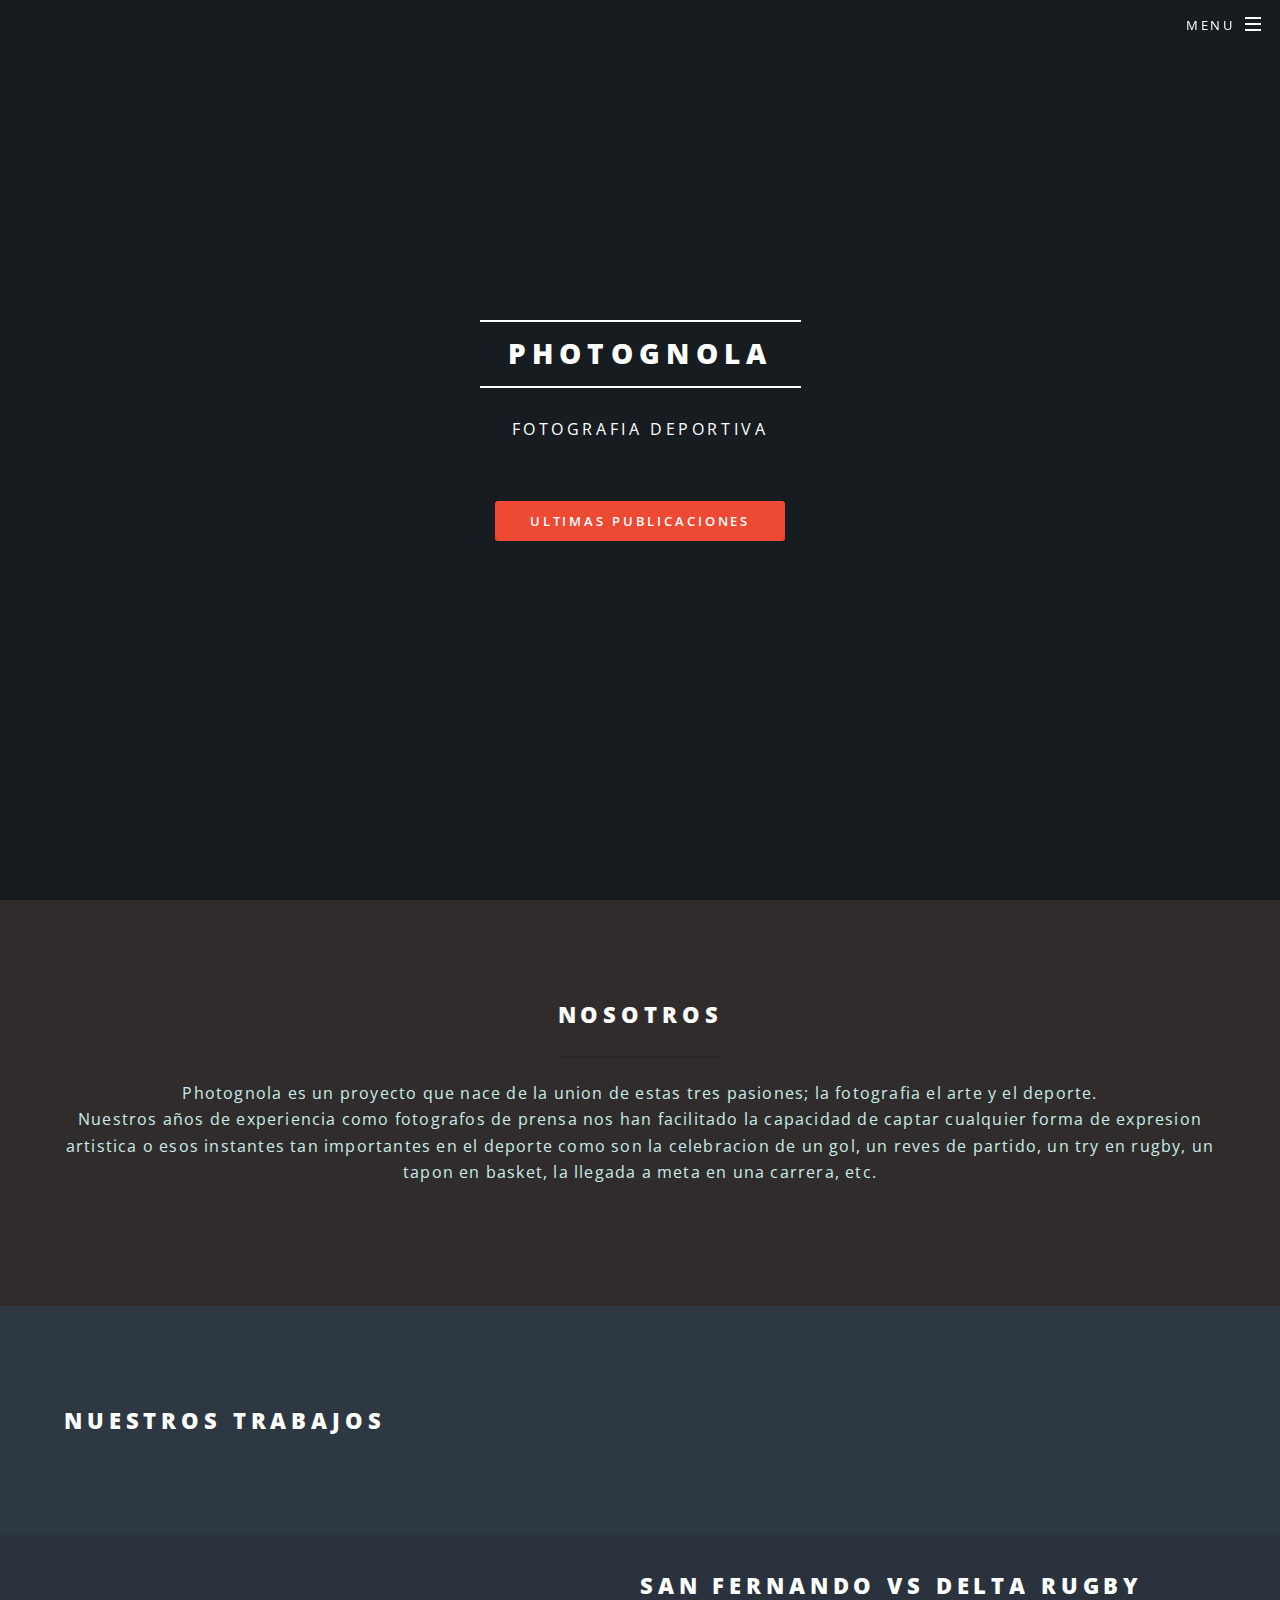
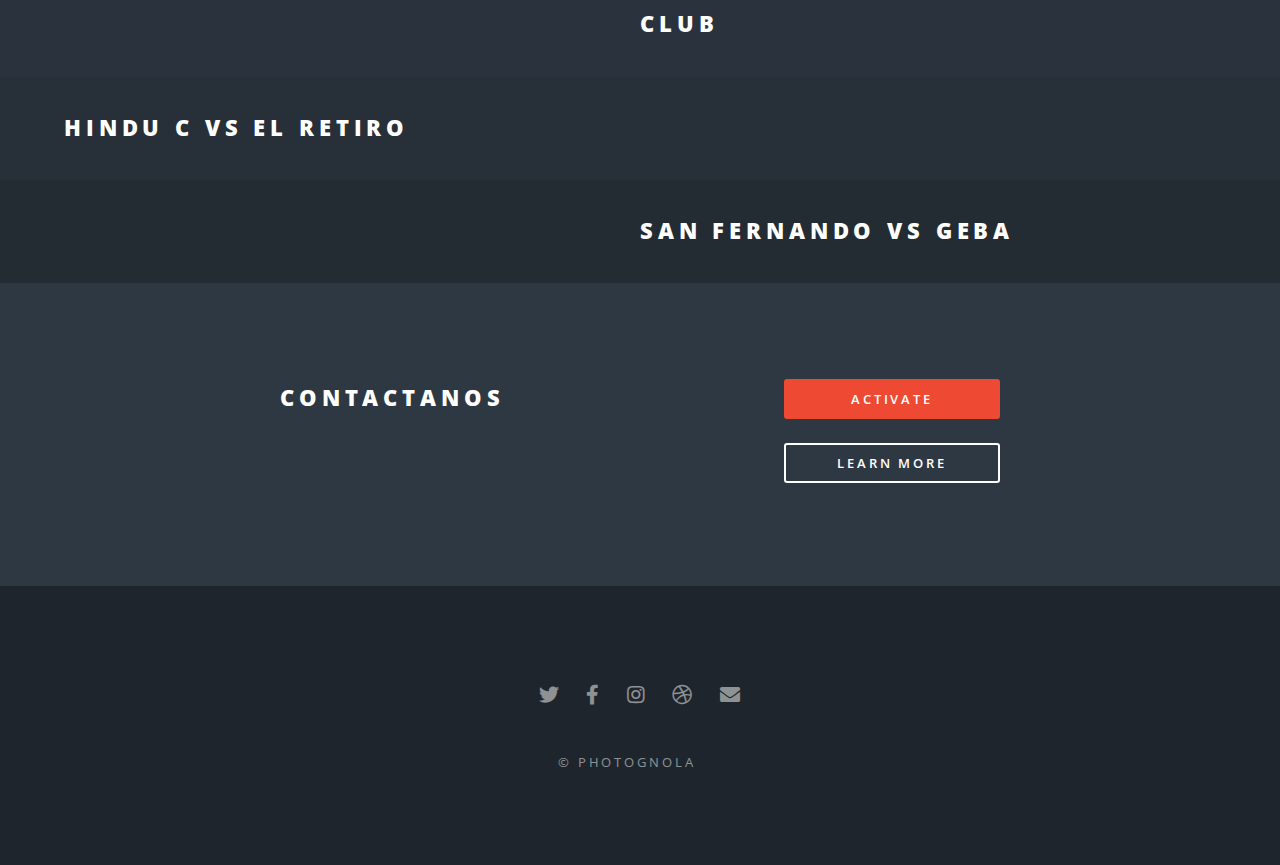
==== index.html @ 14a70243 "." ====
<!DOCTYPE HTML>
<!--
	Spectral by HTML5 UP
	html5up.net | @ajlkn
	Free for personal and commercial use under the CCA 3.0 license (html5up.net/license)
-->
<html>
	<head>
		<title>Photognola</title>
		<meta charset="utf-8" />
		<meta name="viewport" content="width=device-width, initial-scale=1, user-scalable=no" />
		<link rel="stylesheet" href="assets/css/main.css" />
		<noscript><link rel="stylesheet" href="assets/css/noscript.css" /></noscript>
	</head>
	<body class="landing is-preload">

		<!-- Page Wrapper -->
			<div id="page-wrapper">

				<!-- Header -->
					<header id="header" class="alt">
						<h1><a href="index.html">Photognola</a></h1>
						<nav id="nav">
							<ul>
								<li class="special">
									<a href="#menu" class="menuToggle"><span>Menu</span></a>
									<div id="menu">
										<ul>
											<li><a href="index.html">Inicio</a></li>
											<li><a href="ultimaspublis.html">Ultimas publicaciones</a></li>
											<li><a href="contacto.html">Contacto</a></li>
											<li><a href="Sobremi.html">Sobre mi</a></li>
											<li><a href="#">Sign Up</a></li>
											<li><a href="#">Log In</a></li>
										</ul>
									</div>
								</li>
							</ul>
						</nav>
					</header>

				<!-- Banner -->
					<section id="banner">
						<div class="inner">
							<h2>Photognola</h2>
							<p>Fotografia deportiva<br />
							<br />
							</a></p>
							<ul class="actions special">
								<li><a href="#" class="button primary">Ultimas publicaciones</a></li>
							</ul>
						</div>
						
					</section>

				<!-- One -->
					<section id="one" class="wrapper style1 special">
						<div class="inner">
							<header class="major">
								<h2>Nosotros<br/></h2>
								<p>Photognola es un proyecto que nace de la union de estas tres pasiones; la fotografia el arte y el deporte.<br />
								Nuestros años de experiencia como fotografos de prensa nos han 
								facilitado la capacidad de captar cualquier forma de expresion 
								artistica o esos instantes tan importantes en el deporte como 
								son la celebracion de un gol, un reves de partido, un try en 
								rugby, un tapon en basket, la llegada a meta en una carrera, etc.</p>
							</header>
						</div>
					</section>
					<!-- Three -->
					<section id="three" class="wrapper style4">
						<div class="inner">
							<header>
								<h2>Nuestros trabajos</h2>
								<p></p>
							</header>
						</div>
					</section>



				<!-- Two -->
					<section id="two" class="wrapper alt style2">
						<section class="spotlight">
							<div class="image"><img src="images/pic01.jpg" alt="" /></div><div class="content">
								<h2>San fernando vs Delta rugby club<br />
								</h2>
								<p>
									
								</p>
							</div>
						</section>
						<section class="spotlight">
							<div class="image"><img src="images/pic02.jpg" alt="" /></div><div class="content">
								<h2>Hindu c vs El retiro <br />
								</h2>
								<p></p>
							</div>
						</section>
						<section class="spotlight">
							<div class="image"><img src="images/pic03.jpg" alt="" /></div><div class="content">
								<h2>San fernando vs GEBA<br />
								</h2>
								<p></p>
							</div>
						</section>
					</section>

				<!-- Three -->
					
				<!-- CTA -->
					<section id="cta" class="wrapper style4">
						<div class="inner">
							<header>
								<h2>Contactanos</h2>
								
							</header>
							<ul class="actions stacked">
								<li><a href="#" class="button fit primary">Activate</a></li>
								<li><a href="#" class="button fit">Learn More</a></li>
							</ul>
						</div>
					</section>

				<!-- Footer -->
					<footer id="footer">
						<ul class="icons">
							<li><a href="#" class="icon brands fa-twitter"><span class="label">Twitter</span></a></li>
							<li><a href="#" class="icon brands fa-facebook-f"><span class="label">Facebook</span></a></li>
							<li><a href="#" class="icon brands fa-instagram"><span class="label">Instagram</span></a></li>
							<li><a href="#" class="icon brands fa-dribbble"><span class="label">Dribbble</span></a></li>
							<li><a href="#" class="icon solid fa-envelope"><span class="label">Email</span></a></li>
						</ul>
						<ul class="copyright">
							<li>&copy; Photognola</li><li></a></li>
						</ul>
					</footer>

			</div>

		<!-- Scripts -->
			<script src="assets/js/jquery.min.js"></script>
			<script src="assets/js/jquery.scrollex.min.js"></script>
			<script src="assets/js/jquery.scrolly.min.js"></script>
			<script src="assets/js/browser.min.js"></script>
			<script src="assets/js/breakpoints.min.js"></script>
			<script src="assets/js/util.js"></script>
			<script src="assets/js/main.js"></script>

	</body>
</html>
---- assets/css/main.css ----
@import url(fontawesome-all.min.css);
@import url("https://fonts.googleapis.com/css?family=Open+Sans:400,400italic,600,600italic,800,800italic");

/*
	Spectral by HTML5 UP
	html5up.net | @ajlkn
	Free for personal and commercial use under the CCA 3.0 license (html5up.net/license)
*/

html, body, div, span, applet, object,
iframe, h1, h2, h3, h4, h5, h6, p, blockquote,
pre, a, abbr, acronym, address, big, cite,
code, del, dfn, em, img, ins, kbd, q, s, samp,
small, strike, strong, sub, sup, tt, var, b,
u, i, center, dl, dt, dd, ol, ul, li, fieldset,
form, label, legend, table, caption, tbody,
tfoot, thead, tr, th, td, article, aside,
canvas, details, embed, figure, figcaption,
footer, header, hgroup, menu, nav, output, ruby,
section, summary, time, mark, audio, video {
	margin: 0;
	padding: 0;
	border: 0;
	font-size: 100%;
	font: inherit;
	vertical-align: baseline;}

article, aside, details, figcaption, figure,
footer, header, hgroup, menu, nav, section {
	display: block;}

body {
	line-height: 1;
}

ol, ul {
	list-style: none;
}

blockquote, q {
	quotes: none;
}

	blockquote:before, blockquote:after, q:before, q:after {
		content: '';
		content: none;
	}

table {
	border-collapse: collapse;
	border-spacing: 0;
}

body {
	-webkit-text-size-adjust: none;
}

mark {
	background-color: transparent;
	color: inherit;
}

input::-moz-focus-inner {
	border: 0;
	padding: 0;
}

input, select, textarea {
	-moz-appearance: none;
	-webkit-appearance: none;
	-ms-appearance: none;
	appearance: none;
}

/* Basic */

	@-ms-viewport {
		width: device-width;
	}

	html {
		box-sizing: border-box;
	}

	*, *:before, *:after {
		box-sizing: inherit;
	}

	body {
		background: #2e3842;
	}

		body.is-preload *, body.is-preload *:before, body.is-preload *:after {
			-moz-animation: none !important;
			-webkit-animation: none !important;
			-ms-animation: none !important;
			animation: none !important;
			-moz-transition: none !important;
			-webkit-transition: none !important;
			-ms-transition: none !important;
			transition: none !important;
		}

	body, input, select, textarea {
		color: #fff;
		font-family: "Open Sans", Helvetica, sans-serif;
		font-size: 15pt;
		font-weight: 400;
		letter-spacing: 0.075em;
		line-height: 1.65em;
	}

		@media screen and (max-width: 1680px) {

			body, input, select, textarea {
				font-size: 13pt;
			}

		}

		@media screen and (max-width: 1280px) {

			body, input, select, textarea {
				font-size: 12pt;
			}

		}

		@media screen and (max-width: 736px) {

			body, input, select, textarea {
				font-size: 11pt;
				letter-spacing: 0.0375em;
			}

		}

	a {
		-moz-transition: color 0.2s ease, border-bottom-color 0.2s ease;
		-webkit-transition: color 0.2s ease, border-bottom-color 0.2s ease;
		-ms-transition: color 0.2s ease, border-bottom-color 0.2s ease;
		transition: color 0.2s ease, border-bottom-color 0.2s ease;
		border-bottom: dotted 1px;
		color: inherit;
		text-decoration: none;
	}

		a:hover {
			border-bottom-color: transparent;
		}

	strong, b {
		color: #fff;
		font-weight: 600;
	}

	em, i {
		font-style: italic;
	}

	p {
		margin: 0 0 2em 0;
	}

	h1, h2, h3, h4, h5, h6 {
		color: #fff;
		font-weight: 800;
		letter-spacing: 0.225em;
		line-height: 1em;
		margin: 0 0 1em 0;
		text-transform: uppercase;
	}

		h1 a, h2 a, h3 a, h4 a, h5 a, h6 a {
			color: inherit;
			text-decoration: none;
		}

	h2 {
		font-size: 1.35em;
		line-height: 1.75em;
	}

		@media screen and (max-width: 736px) {

			h2 {
				font-size: 1.1em;
				line-height: 1.65em;
			}

		}

	h3 {
		font-size: 1.15em;
		line-height: 1.75em;
	}

		@media screen and (max-width: 736px) {

			h3 {
				font-size: 1em;
				line-height: 1.65em;
			}

		}

	h4 {
		font-size: 1em;
		line-height: 1.5em;
	}

	h5 {
		font-size: 0.8em;
		line-height: 1.5em;
	}

	h6 {
		font-size: 0.7em;
		line-height: 1.5em;
	}

	sub {
		font-size: 0.8em;
		position: relative;
		top: 0.5em;
	}

	sup {
		font-size: 0.8em;
		position: relative;
		top: -0.5em;
	}

	hr {
		border: 0;
		border-bottom: solid 2px #fff;
		margin: 3em 0;
	}

		hr.major {
			margin: 4.5em 0;
		}

	blockquote {
		border-left: solid 4px #fff;
		font-style: italic;
		margin: 0 0 2em 0;
		padding: 0.5em 0 0.5em 2em;
	}

	code {
		background: rgba(144, 144, 144, 0.25);
		border-radius: 3px;
		font-family: "Courier New", monospace;
		font-size: 0.9em;
		letter-spacing: 0;
		margin: 0 0.25em;
		padding: 0.25em 0.65em;
	}

	pre {
		-webkit-overflow-scrolling: touch;
		font-family: "Courier New", monospace;
		font-size: 0.9em;
		margin: 0 0 2em 0;
	}

		pre code {
			display: block;
			line-height: 1.75em;
			padding: 1em 1.5em;
			overflow-x: auto;
		}

	.align-left {
		text-align: left;
	}

	.align-center {
		text-align: center;
	}

	.align-right {
		text-align: right;
	}

/* Row */

	.row {
		display: flex;
		flex-wrap: wrap;
		box-sizing: border-box;
		align-items: stretch;
	}

		.row > * {
			box-sizing: border-box;
		}

		.row.gtr-uniform > * > :last-child {
			margin-bottom: 0;
		}

		.row.aln-left {
			justify-content: flex-start;
		}

		.row.aln-center {
			justify-content: center;
		}

		.row.aln-right {
			justify-content: flex-end;
		}

		.row.aln-top {
			align-items: flex-start;
		}

		.row.aln-middle {
			align-items: center;
		}

		.row.aln-bottom {
			align-items: flex-end;
		}

		.row > .imp {
			order: -1;
		}

		.row > .col-1 {
			width: 8.33333%;
		}

		.row > .off-1 {
			margin-left: 8.33333%;
		}

		.row > .col-2 {
			width: 16.66667%;
		}

		.row > .off-2 {
			margin-left: 16.66667%;
		}

		.row > .col-3 {
			width: 25%;
		}

		.row > .off-3 {
			margin-left: 25%;
		}

		.row > .col-4 {
			width: 33.33333%;
		}

		.row > .off-4 {
			margin-left: 33.33333%;
		}

		.row > .col-5 {
			width: 41.66667%;
		}

		.row > .off-5 {
			margin-left: 41.66667%;
		}

		.row > .col-6 {
			width: 50%;
		}

		.row > .off-6 {
			margin-left: 50%;
		}

		.row > .col-7 {
			width: 58.33333%;
		}

		.row > .off-7 {
			margin-left: 58.33333%;
		}

		.row > .col-8 {
			width: 66.66667%;
		}

		.row > .off-8 {
			margin-left: 66.66667%;
		}

		.row > .col-9 {
			width: 75%;
		}

		.row > .off-9 {
			margin-left: 75%;
		}

		.row > .col-10 {
			width: 83.33333%;
		}

		.row > .off-10 {
			margin-left: 83.33333%;
		}

		.row > .col-11 {
			width: 91.66667%;
		}

		.row > .off-11 {
			margin-left: 91.66667%;
		}

		.row > .col-12 {
			width: 100%;
		}

		.row > .off-12 {
			margin-left: 100%;
		}

		.row.gtr-0 {
			margin-top: 0;
			margin-left: 0em;
		}

			.row.gtr-0 > * {
				padding: 0 0 0 0em;
			}

			.row.gtr-0.gtr-uniform {
				margin-top: 0em;
			}

				.row.gtr-0.gtr-uniform > * {
					padding-top: 0em;
				}

		.row.gtr-25 {
			margin-top: 0;
			margin-left: -0.375em;
		}

			.row.gtr-25 > * {
				padding: 0 0 0 0.375em;
			}

			.row.gtr-25.gtr-uniform {
				margin-top: -0.375em;
			}

				.row.gtr-25.gtr-uniform > * {
					padding-top: 0.375em;
				}

		.row.gtr-50 {
			margin-top: 0;
			margin-left: -0.75em;
		}

			.row.gtr-50 > * {
				padding: 0 0 0 0.75em;
			}

			.row.gtr-50.gtr-uniform {
				margin-top: -0.75em;
			}

				.row.gtr-50.gtr-uniform > * {
					padding-top: 0.75em;
				}

		.row {
			margin-top: 0;
			margin-left: -1.5em;
		}

			.row > * {
				padding: 0 0 0 1.5em;
			}

			.row.gtr-uniform {
				margin-top: -1.5em;
			}

				.row.gtr-uniform > * {
					padding-top: 1.5em;
				}

		.row.gtr-150 {
			margin-top: 0;
			margin-left: -2.25em;
		}

			.row.gtr-150 > * {
				padding: 0 0 0 2.25em;
			}

			.row.gtr-150.gtr-uniform {
				margin-top: -2.25em;
			}

				.row.gtr-150.gtr-uniform > * {
					padding-top: 2.25em;
				}

		.row.gtr-200 {
			margin-top: 0;
			margin-left: -3em;
		}

			.row.gtr-200 > * {
				padding: 0 0 0 3em;
			}

			.row.gtr-200.gtr-uniform {
				margin-top: -3em;
			}

				.row.gtr-200.gtr-uniform > * {
					padding-top: 3em;
				}

		@media screen and (max-width: 1680px) {

			.row {
				display: flex;
				flex-wrap: wrap;
				box-sizing: border-box;
				align-items: stretch;
			}

				.row > * {
					box-sizing: border-box;
				}

				.row.gtr-uniform > * > :last-child {
					margin-bottom: 0;
				}

				.row.aln-left {
					justify-content: flex-start;
				}

				.row.aln-center {
					justify-content: center;
				}

				.row.aln-right {
					justify-content: flex-end;
				}

				.row.aln-top {
					align-items: flex-start;
				}

				.row.aln-middle {
					align-items: center;
				}

				.row.aln-bottom {
					align-items: flex-end;
				}

				.row > .imp-xlarge {
					order: -1;
				}

				.row > .col-1-xlarge {
					width: 8.33333%;
				}

				.row > .off-1-xlarge {
					margin-left: 8.33333%;
				}

				.row > .col-2-xlarge {
					width: 16.66667%;
				}

				.row > .off-2-xlarge {
					margin-left: 16.66667%;
				}

				.row > .col-3-xlarge {
					width: 25%;
				}

				.row > .off-3-xlarge {
					margin-left: 25%;
				}

				.row > .col-4-xlarge {
					width: 33.33333%;
				}

				.row > .off-4-xlarge {
					margin-left: 33.33333%;
				}

				.row > .col-5-xlarge {
					width: 41.66667%;
				}

				.row > .off-5-xlarge {
					margin-left: 41.66667%;
				}

				.row > .col-6-xlarge {
					width: 50%;
				}

				.row > .off-6-xlarge {
					margin-left: 50%;
				}

				.row > .col-7-xlarge {
					width: 58.33333%;
				}

				.row > .off-7-xlarge {
					margin-left: 58.33333%;
				}

				.row > .col-8-xlarge {
					width: 66.66667%;
				}

				.row > .off-8-xlarge {
					margin-left: 66.66667%;
				}

				.row > .col-9-xlarge {
					width: 75%;
				}

				.row > .off-9-xlarge {
					margin-left: 75%;
				}

				.row > .col-10-xlarge {
					width: 83.33333%;
				}

				.row > .off-10-xlarge {
					margin-left: 83.33333%;
				}

				.row > .col-11-xlarge {
					width: 91.66667%;
				}

				.row > .off-11-xlarge {
					margin-left: 91.66667%;
				}

				.row > .col-12-xlarge {
					width: 100%;
				}

				.row > .off-12-xlarge {
					margin-left: 100%;
				}

				.row.gtr-0 {
					margin-top: 0;
					margin-left: 0em;
				}

					.row.gtr-0 > * {
						padding: 0 0 0 0em;
					}

					.row.gtr-0.gtr-uniform {
						margin-top: 0em;
					}

						.row.gtr-0.gtr-uniform > * {
							padding-top: 0em;
						}

				.row.gtr-25 {
					margin-top: 0;
					margin-left: -0.375em;
				}

					.row.gtr-25 > * {
						padding: 0 0 0 0.375em;
					}

					.row.gtr-25.gtr-uniform {
						margin-top: -0.375em;
					}

						.row.gtr-25.gtr-uniform > * {
							padding-top: 0.375em;
						}

				.row.gtr-50 {
					margin-top: 0;
					margin-left: -0.75em;
				}

					.row.gtr-50 > * {
						padding: 0 0 0 0.75em;
					}

					.row.gtr-50.gtr-uniform {
						margin-top: -0.75em;
					}

						.row.gtr-50.gtr-uniform > * {
							padding-top: 0.75em;
						}

				.row {
					margin-top: 0;
					margin-left: -1.5em;
				}

					.row > * {
						padding: 0 0 0 1.5em;
					}

					.row.gtr-uniform {
						margin-top: -1.5em;
					}

						.row.gtr-uniform > * {
							padding-top: 1.5em;
						}

				.row.gtr-150 {
					margin-top: 0;
					margin-left: -2.25em;
				}

					.row.gtr-150 > * {
						padding: 0 0 0 2.25em;
					}

					.row.gtr-150.gtr-uniform {
						margin-top: -2.25em;
					}

						.row.gtr-150.gtr-uniform > * {
							padding-top: 2.25em;
						}

				.row.gtr-200 {
					margin-top: 0;
					margin-left: -3em;
				}

					.row.gtr-200 > * {
						padding: 0 0 0 3em;
					}

					.row.gtr-200.gtr-uniform {
						margin-top: -3em;
					}

						.row.gtr-200.gtr-uniform > * {
							padding-top: 3em;
						}

		}

		@media screen and (max-width: 1280px) {

			.row {
				display: flex;
				flex-wrap: wrap;
				box-sizing: border-box;
				align-items: stretch;
			}

				.row > * {
					box-sizing: border-box;
				}

				.row.gtr-uniform > * > :last-child {
					margin-bottom: 0;
				}

				.row.aln-left {
					justify-content: flex-start;
				}

				.row.aln-center {
					justify-content: center;
				}

				.row.aln-right {
					justify-content: flex-end;
				}

				.row.aln-top {
					align-items: flex-start;
				}

				.row.aln-middle {
					align-items: center;
				}

				.row.aln-bottom {
					align-items: flex-end;
				}

				.row > .imp-large {
					order: -1;
				}

				.row > .col-1-large {
					width: 8.33333%;
				}

				.row > .off-1-large {
					margin-left: 8.33333%;
				}

				.row > .col-2-large {
					width: 16.66667%;
				}

				.row > .off-2-large {
					margin-left: 16.66667%;
				}

				.row > .col-3-large {
					width: 25%;
				}

				.row > .off-3-large {
					margin-left: 25%;
				}

				.row > .col-4-large {
					width: 33.33333%;
				}

				.row > .off-4-large {
					margin-left: 33.33333%;
				}

				.row > .col-5-large {
					width: 41.66667%;
				}

				.row > .off-5-large {
					margin-left: 41.66667%;
				}

				.row > .col-6-large {
					width: 50%;
				}

				.row > .off-6-large {
					margin-left: 50%;
				}

				.row > .col-7-large {
					width: 58.33333%;
				}

				.row > .off-7-large {
					margin-left: 58.33333%;
				}

				.row > .col-8-large {
					width: 66.66667%;
				}

				.row > .off-8-large {
					margin-left: 66.66667%;
				}

				.row > .col-9-large {
					width: 75%;
				}

				.row > .off-9-large {
					margin-left: 75%;
				}

				.row > .col-10-large {
					width: 83.33333%;
				}

				.row > .off-10-large {
					margin-left: 83.33333%;
				}

				.row > .col-11-large {
					width: 91.66667%;
				}

				.row > .off-11-large {
					margin-left: 91.66667%;
				}

				.row > .col-12-large {
					width: 100%;
				}

				.row > .off-12-large {
					margin-left: 100%;
				}

				.row.gtr-0 {
					margin-top: 0;
					margin-left: 0em;
				}

					.row.gtr-0 > * {
						padding: 0 0 0 0em;
					}

					.row.gtr-0.gtr-uniform {
						margin-top: 0em;
					}

						.row.gtr-0.gtr-uniform > * {
							padding-top: 0em;
						}

				.row.gtr-25 {
					margin-top: 0;
					margin-left: -0.375em;
				}

					.row.gtr-25 > * {
						padding: 0 0 0 0.375em;
					}

					.row.gtr-25.gtr-uniform {
						margin-top: -0.375em;
					}

						.row.gtr-25.gtr-uniform > * {
							padding-top: 0.375em;
						}

				.row.gtr-50 {
					margin-top: 0;
					margin-left: -0.75em;
				}

					.row.gtr-50 > * {
						padding: 0 0 0 0.75em;
					}

					.row.gtr-50.gtr-uniform {
						margin-top: -0.75em;
					}

						.row.gtr-50.gtr-uniform > * {
							padding-top: 0.75em;
						}

				.row {
					margin-top: 0;
					margin-left: -1.5em;
				}

					.row > * {
						padding: 0 0 0 1.5em;
					}

					.row.gtr-uniform {
						margin-top: -1.5em;
					}

						.row.gtr-uniform > * {
							padding-top: 1.5em;
						}

				.row.gtr-150 {
					margin-top: 0;
					margin-left: -2.25em;
				}

					.row.gtr-150 > * {
						padding: 0 0 0 2.25em;
					}

					.row.gtr-150.gtr-uniform {
						margin-top: -2.25em;
					}

						.row.gtr-150.gtr-uniform > * {
							padding-top: 2.25em;
						}

				.row.gtr-200 {
					margin-top: 0;
					margin-left: -3em;
				}

					.row.gtr-200 > * {
						padding: 0 0 0 3em;
					}

					.row.gtr-200.gtr-uniform {
						margin-top: -3em;
					}

						.row.gtr-200.gtr-uniform > * {
							padding-top: 3em;
						}

		}

		@media screen and (max-width: 980px) {

			.row {
				display: flex;
				flex-wrap: wrap;
				box-sizing: border-box;
				align-items: stretch;
			}

				.row > * {
					box-sizing: border-box;
				}

				.row.gtr-uniform > * > :last-child {
					margin-bottom: 0;
				}

				.row.aln-left {
					justify-content: flex-start;
				}

				.row.aln-center {
					justify-content: center;
				}

				.row.aln-right {
					justify-content: flex-end;
				}

				.row.aln-top {
					align-items: flex-start;
				}

				.row.aln-middle {
					align-items: center;
				}

				.row.aln-bottom {
					align-items: flex-end;
				}

				.row > .imp-medium {
					order: -1;
				}

				.row > .col-1-medium {
					width: 8.33333%;
				}

				.row > .off-1-medium {
					margin-left: 8.33333%;
				}

				.row > .col-2-medium {
					width: 16.66667%;
				}

				.row > .off-2-medium {
					margin-left: 16.66667%;
				}

				.row > .col-3-medium {
					width: 25%;
				}

				.row > .off-3-medium {
					margin-left: 25%;
				}

				.row > .col-4-medium {
					width: 33.33333%;
				}

				.row > .off-4-medium {
					margin-left: 33.33333%;
				}

				.row > .col-5-medium {
					width: 41.66667%;
				}

				.row > .off-5-medium {
					margin-left: 41.66667%;
				}

				.row > .col-6-medium {
					width: 50%;
				}

				.row > .off-6-medium {
					margin-left: 50%;
				}

				.row > .col-7-medium {
					width: 58.33333%;
				}

				.row > .off-7-medium {
					margin-left: 58.33333%;
				}

				.row > .col-8-medium {
					width: 66.66667%;
				}

				.row > .off-8-medium {
					margin-left: 66.66667%;
				}

				.row > .col-9-medium {
					width: 75%;
				}

				.row > .off-9-medium {
					margin-left: 75%;
				}

				.row > .col-10-medium {
					width: 83.33333%;
				}

				.row > .off-10-medium {
					margin-left: 83.33333%;
				}

				.row > .col-11-medium {
					width: 91.66667%;
				}

				.row > .off-11-medium {
					margin-left: 91.66667%;
				}

				.row > .col-12-medium {
					width: 100%;
				}

				.row > .off-12-medium {
					margin-left: 100%;
				}

				.row.gtr-0 {
					margin-top: 0;
					margin-left: 0em;
				}

					.row.gtr-0 > * {
						padding: 0 0 0 0em;
					}

					.row.gtr-0.gtr-uniform {
						margin-top: 0em;
					}

						.row.gtr-0.gtr-uniform > * {
							padding-top: 0em;
						}

				.row.gtr-25 {
					margin-top: 0;
					margin-left: -0.375em;
				}

					.row.gtr-25 > * {
						padding: 0 0 0 0.375em;
					}

					.row.gtr-25.gtr-uniform {
						margin-top: -0.375em;
					}

						.row.gtr-25.gtr-uniform > * {
							padding-top: 0.375em;
						}

				.row.gtr-50 {
					margin-top: 0;
					margin-left: -0.75em;
				}

					.row.gtr-50 > * {
						padding: 0 0 0 0.75em;
					}

					.row.gtr-50.gtr-uniform {
						margin-top: -0.75em;
					}

						.row.gtr-50.gtr-uniform > * {
							padding-top: 0.75em;
						}

				.row {
					margin-top: 0;
					margin-left: -1.5em;
				}

					.row > * {
						padding: 0 0 0 1.5em;
					}

					.row.gtr-uniform {
						margin-top: -1.5em;
					}

						.row.gtr-uniform > * {
							padding-top: 1.5em;
						}

				.row.gtr-150 {
					margin-top: 0;
					margin-left: -2.25em;
				}

					.row.gtr-150 > * {
						padding: 0 0 0 2.25em;
					}

					.row.gtr-150.gtr-uniform {
						margin-top: -2.25em;
					}

						.row.gtr-150.gtr-uniform > * {
							padding-top: 2.25em;
						}

				.row.gtr-200 {
					margin-top: 0;
					margin-left: -3em;
				}

					.row.gtr-200 > * {
						padding: 0 0 0 3em;
					}

					.row.gtr-200.gtr-uniform {
						margin-top: -3em;
					}

						.row.gtr-200.gtr-uniform > * {
							padding-top: 3em;
						}

		}

		@media screen and (max-width: 736px) {

			.row {
				display: flex;
				flex-wrap: wrap;
				box-sizing: border-box;
				align-items: stretch;
			}

				.row > * {
					box-sizing: border-box;
				}

				.row.gtr-uniform > * > :last-child {
					margin-bottom: 0;
				}

				.row.aln-left {
					justify-content: flex-start;
				}

				.row.aln-center {
					justify-content: center;
				}

				.row.aln-right {
					justify-content: flex-end;
				}

				.row.aln-top {
					align-items: flex-start;
				}

				.row.aln-middle {
					align-items: center;
				}

				.row.aln-bottom {
					align-items: flex-end;
				}

				.row > .imp-small {
					order: -1;
				}

				.row > .col-1-small {
					width: 8.33333%;
				}

				.row > .off-1-small {
					margin-left: 8.33333%;
				}

				.row > .col-2-small {
					width: 16.66667%;
				}

				.row > .off-2-small {
					margin-left: 16.66667%;
				}

				.row > .col-3-small {
					width: 25%;
				}

				.row > .off-3-small {
					margin-left: 25%;
				}

				.row > .col-4-small {
					width: 33.33333%;
				}

				.row > .off-4-small {
					margin-left: 33.33333%;
				}

				.row > .col-5-small {
					width: 41.66667%;
				}

				.row > .off-5-small {
					margin-left: 41.66667%;
				}

				.row > .col-6-small {
					width: 50%;
				}

				.row > .off-6-small {
					margin-left: 50%;
				}

				.row > .col-7-small {
					width: 58.33333%;
				}

				.row > .off-7-small {
					margin-left: 58.33333%;
				}

				.row > .col-8-small {
					width: 66.66667%;
				}

				.row > .off-8-small {
					margin-left: 66.66667%;
				}

				.row > .col-9-small {
					width: 75%;
				}

				.row > .off-9-small {
					margin-left: 75%;
				}

				.row > .col-10-small {
					width: 83.33333%;
				}

				.row > .off-10-small {
					margin-left: 83.33333%;
				}

				.row > .col-11-small {
					width: 91.66667%;
				}

				.row > .off-11-small {
					margin-left: 91.66667%;
				}

				.row > .col-12-small {
					width: 100%;
				}

				.row > .off-12-small {
					margin-left: 100%;
				}

				.row.gtr-0 {
					margin-top: 0;
					margin-left: 0em;
				}

					.row.gtr-0 > * {
						padding: 0 0 0 0em;
					}

					.row.gtr-0.gtr-uniform {
						margin-top: 0em;
					}

						.row.gtr-0.gtr-uniform > * {
							padding-top: 0em;
						}

				.row.gtr-25 {
					margin-top: 0;
					margin-left: -0.375em;
				}

					.row.gtr-25 > * {
						padding: 0 0 0 0.375em;
					}

					.row.gtr-25.gtr-uniform {
						margin-top: -0.375em;
					}

						.row.gtr-25.gtr-uniform > * {
							padding-top: 0.375em;
						}

				.row.gtr-50 {
					margin-top: 0;
					margin-left: -0.75em;
				}

					.row.gtr-50 > * {
						padding: 0 0 0 0.75em;
					}

					.row.gtr-50.gtr-uniform {
						margin-top: -0.75em;
					}

						.row.gtr-50.gtr-uniform > * {
							padding-top: 0.75em;
						}

				.row {
					margin-top: 0;
					margin-left: -1.5em;
				}

					.row > * {
						padding: 0 0 0 1.5em;
					}

					.row.gtr-uniform {
						margin-top: -1.5em;
					}

						.row.gtr-uniform > * {
							padding-top: 1.5em;
						}

				.row.gtr-150 {
					margin-top: 0;
					margin-left: -2.25em;
				}

					.row.gtr-150 > * {
						padding: 0 0 0 2.25em;
					}

					.row.gtr-150.gtr-uniform {
						margin-top: -2.25em;
					}

						.row.gtr-150.gtr-uniform > * {
							padding-top: 2.25em;
						}

				.row.gtr-200 {
					margin-top: 0;
					margin-left: -3em;
				}

					.row.gtr-200 > * {
						padding: 0 0 0 3em;
					}

					.row.gtr-200.gtr-uniform {
						margin-top: -3em;
					}

						.row.gtr-200.gtr-uniform > * {
							padding-top: 3em;
						}

		}

		@media screen and (max-width: 480px) {

			.row {
				display: flex;
				flex-wrap: wrap;
				box-sizing: border-box;
				align-items: stretch;
			}

				.row > * {
					box-sizing: border-box;
				}

				.row.gtr-uniform > * > :last-child {
					margin-bottom: 0;
				}

				.row.aln-left {
					justify-content: flex-start;
				}

				.row.aln-center {
					justify-content: center;
				}

				.row.aln-right {
					justify-content: flex-end;
				}

				.row.aln-top {
					align-items: flex-start;
				}

				.row.aln-middle {
					align-items: center;
				}

				.row.aln-bottom {
					align-items: flex-end;
				}

				.row > .imp-xsmall {
					order: -1;
				}

				.row > .col-1-xsmall {
					width: 8.33333%;
				}

				.row > .off-1-xsmall {
					margin-left: 8.33333%;
				}

				.row > .col-2-xsmall {
					width: 16.66667%;
				}

				.row > .off-2-xsmall {
					margin-left: 16.66667%;
				}

				.row > .col-3-xsmall {
					width: 25%;
				}

				.row > .off-3-xsmall {
					margin-left: 25%;
				}

				.row > .col-4-xsmall {
					width: 33.33333%;
				}

				.row > .off-4-xsmall {
					margin-left: 33.33333%;
				}

				.row > .col-5-xsmall {
					width: 41.66667%;
				}

				.row > .off-5-xsmall {
					margin-left: 41.66667%;
				}

				.row > .col-6-xsmall {
					width: 50%;
				}

				.row > .off-6-xsmall {
					margin-left: 50%;
				}

				.row > .col-7-xsmall {
					width: 58.33333%;
				}

				.row > .off-7-xsmall {
					margin-left: 58.33333%;
				}

				.row > .col-8-xsmall {
					width: 66.66667%;
				}

				.row > .off-8-xsmall {
					margin-left: 66.66667%;
				}

				.row > .col-9-xsmall {
					width: 75%;
				}

				.row > .off-9-xsmall {
					margin-left: 75%;
				}

				.row > .col-10-xsmall {
					width: 83.33333%;
				}

				.row > .off-10-xsmall {
					margin-left: 83.33333%;
				}

				.row > .col-11-xsmall {
					width: 91.66667%;
				}

				.row > .off-11-xsmall {
					margin-left: 91.66667%;
				}

				.row > .col-12-xsmall {
					width: 100%;
				}

				.row > .off-12-xsmall {
					margin-left: 100%;
				}

				.row.gtr-0 {
					margin-top: 0;
					margin-left: 0em;
				}

					.row.gtr-0 > * {
						padding: 0 0 0 0em;
					}

					.row.gtr-0.gtr-uniform {
						margin-top: 0em;
					}

						.row.gtr-0.gtr-uniform > * {
							padding-top: 0em;
						}

				.row.gtr-25 {
					margin-top: 0;
					margin-left: -0.375em;
				}

					.row.gtr-25 > * {
						padding: 0 0 0 0.375em;
					}

					.row.gtr-25.gtr-uniform {
						margin-top: -0.375em;
					}

						.row.gtr-25.gtr-uniform > * {
							padding-top: 0.375em;
						}

				.row.gtr-50 {
					margin-top: 0;
					margin-left: -0.75em;
				}

					.row.gtr-50 > * {
						padding: 0 0 0 0.75em;
					}

					.row.gtr-50.gtr-uniform {
						margin-top: -0.75em;
					}

						.row.gtr-50.gtr-uniform > * {
							padding-top: 0.75em;
						}

				.row {
					margin-top: 0;
					margin-left: -1.5em;
				}

					.row > * {
						padding: 0 0 0 1.5em;
					}

					.row.gtr-uniform {
						margin-top: -1.5em;
					}

						.row.gtr-uniform > * {
							padding-top: 1.5em;
						}

				.row.gtr-150 {
					margin-top: 0;
					margin-left: -2.25em;
				}

					.row.gtr-150 > * {
						padding: 0 0 0 2.25em;
					}

					.row.gtr-150.gtr-uniform {
						margin-top: -2.25em;
					}

						.row.gtr-150.gtr-uniform > * {
							padding-top: 2.25em;
						}

				.row.gtr-200 {
					margin-top: 0;
					margin-left: -3em;
				}

					.row.gtr-200 > * {
						padding: 0 0 0 3em;
					}

					.row.gtr-200.gtr-uniform {
						margin-top: -3em;
					}

						.row.gtr-200.gtr-uniform > * {
							padding-top: 3em;
						}

		}

/* Section/Article */

	section.special, article.special {
		text-align: center;
	}

	header p {
		color: rgba(255, 255, 255, 0.5);
		position: relative;
		top: -0.25em;
	}

	header h3 + p {
		font-size: 1.1em;
	}

	header h4 + p,
	header h5 + p,
	header h6 + p {
		font-size: 0.9em;
	}

	header.major {
		margin: 0 0 3.5em 0;
	}

		header.major h2, header.major h3, header.major h4, header.major h5, header.major h6 {
			border-bottom: solid 2px #fff;
			display: inline-block;
			padding-bottom: 1em;
			position: relative;
		}

			header.major h2:after, header.major h3:after, header.major h4:after, header.major h5:after, header.major h6:after {
				content: '';
				display: block;
				height: 1px;
			}

		header.major p {
			color: #fff;
			top: 0;
		}

		@media screen and (max-width: 736px) {

			header.major {
				margin: 0 0 2em 0;
			}

		}

	@media screen and (max-width: 980px) {

		header br {
			display: none;
		}

	}

/* Form */

	form {
		margin: 0 0 2em 0;
	}

	label {
		color: #fff;
		display: block;
		font-size: 0.9em;
		font-weight: 600;
		margin: 0 0 1em 0;
	}

	input[type="text"],
	input[type="password"],
	input[type="email"],
	select,
	textarea {
		-moz-appearance: none;
		-webkit-appearance: none;
		-ms-appearance: none;
		appearance: none;
		background-color: rgba(144, 144, 144, 0.25);
		border-radius: 3px;
		border: none;
		color: inherit;
		display: block;
		outline: 0;
		padding: 0 1em;
		text-decoration: none;
		width: 100%;
	}

		input[type="text"]:invalid,
		input[type="password"]:invalid,
		input[type="email"]:invalid,
		select:invalid,
		textarea:invalid {
			box-shadow: none;
		}

		input[type="text"]:focus,
		input[type="password"]:focus,
		input[type="email"]:focus,
		select:focus,
		textarea:focus {
			box-shadow: 0 0 0 2px #21b2a6;
		}

	select {
		background-size: 1.25em;
		background-repeat: no-repeat;
		background-position: calc(100% - 1em) center;
		height: 2.75em;
		padding-right: 2.75em;
		text-overflow: ellipsis;
	}

		select:focus::-ms-value {
			background-color: transparent;
		}

		select::-ms-expand {
			display: none;
		}

	input[type="text"],
	input[type="password"],
	input[type="email"],
	select {
		height: 2.75em;
	}

	textarea {
		padding: 0.75em 1em;
	}

	input[type="checkbox"],
	input[type="radio"] {
		-moz-appearance: none;
		-webkit-appearance: none;
		-ms-appearance: none;
		appearance: none;
		display: block;
		float: left;
		margin-right: -2em;
		opacity: 0;
		width: 1em;
		z-index: -1;
	}

		input[type="checkbox"] + label,
		input[type="radio"] + label {
			text-decoration: none;
			color: #fff;
			cursor: pointer;
			display: inline-block;
			font-size: 1em;
			font-weight: 400;
			padding-left: 2.4em;
			padding-right: 0.75em;
			position: relative;
		}

			input[type="checkbox"] + label:before,
			input[type="radio"] + label:before {
				-moz-osx-font-smoothing: grayscale;
				-webkit-font-smoothing: antialiased;
				display: inline-block;
				font-style: normal;
				font-variant: normal;
				text-rendering: auto;
				line-height: 1;
				text-transform: none !important;
				font-family: 'Font Awesome 5 Free';
				font-weight: 900;
			}

			input[type="checkbox"] + label:before,
			input[type="radio"] + label:before {
				background: rgba(144, 144, 144, 0.25);
				border-radius: 3px;
				content: '';
				display: inline-block;
				font-size: 0.8em;
				height: 2.0625em;
				left: 0;
				line-height: 2.0625em;
				position: absolute;
				text-align: center;
				top: 0;
				width: 2.0625em;
			}

		input[type="checkbox"]:checked + label:before,
		input[type="radio"]:checked + label:before {
			background: #2e3842;
			color: #fff;
			content: '\f00c';
		}

		input[type="checkbox"]:focus + label:before,
		input[type="radio"]:focus + label:before {
			box-shadow: 0 0 0 2px #21b2a6;
		}

	input[type="checkbox"] + label:before {
		border-radius: 3px;
	}

	input[type="radio"] + label:before {
		border-radius: 100%;
	}

	::-webkit-input-placeholder {
		color: rgba(255, 255, 255, 0.5) !important;
		opacity: 1.0;
	}

	:-moz-placeholder {
		color: rgba(255, 255, 255, 0.5) !important;
		opacity: 1.0;
	}

	::-moz-placeholder {
		color: rgba(255, 255, 255, 0.5) !important;
		opacity: 1.0;
	}

	:-ms-input-placeholder {
		color: rgba(255, 255, 255, 0.5) !important;
		opacity: 1.0;
	}

/* Box */

	.box {
		border-radius: 3px;
		border: solid 2px #fff;
		margin-bottom: 2em;
		padding: 1.5em;
	}

		.box > :last-child,
		.box > :last-child > :last-child,
		.box > :last-child > :last-child > :last-child {
			margin-bottom: 0;
		}

		.box.alt {
			border: 0;
			border-radius: 0;
			padding: 0;
		}

/* Icon */

	.icon {
		text-decoration: none;
		border-bottom: none;
		position: relative;
	}

		.icon:before {
			-moz-osx-font-smoothing: grayscale;
			-webkit-font-smoothing: antialiased;
			display: inline-block;
			font-style: normal;
			font-variant: normal;
			text-rendering: auto;
			line-height: 1;
			text-transform: none !important;
			font-family: 'Font Awesome 5 Free';
			font-weight: 400;
		}

		.icon > .label {
			display: none;
		}

		.icon:before {
			line-height: inherit;
		}

		.icon.solid:before {
			font-weight: 900;
		}

		.icon.brands:before {
			font-family: 'Font Awesome 5 Brands';
		}

		.icon.major {
			-moz-transform: rotate(-45deg);
			-webkit-transform: rotate(-45deg);
			-ms-transform: rotate(-45deg);
			transform: rotate(-45deg);
			border-radius: 3px;
			border: solid 2px #fff;
			display: inline-block;
			font-size: 1.35em;
			height: calc(3em + 2px);
			line-height: 3em;
			text-align: center;
			width: calc(3em + 2px);
		}

			.icon.major:before {
				-moz-transform: rotate(45deg);
				-webkit-transform: rotate(45deg);
				-ms-transform: rotate(45deg);
				transform: rotate(45deg);
				display: inline-block;
				font-size: 1.5em;
			}

			@media screen and (max-width: 736px) {

				.icon.major {
					font-size: 1em;
				}

			}

		.icon.style1 {
			color: #00ffcc;
		}

		.icon.style2 {
			color: #00f0ff;
		}

		.icon.style3 {
			color: #76ddff;
		}

/* Image */

	.image {
		border-radius: 3px;
		border: 0;
		display: inline-block;
		position: relative;
	}

		.image img {
			border-radius: 3px;
			display: block;
		}

		.image.left {
			float: left;
			margin: 0 2em 2em 0;
			top: 0.25em;
		}

		.image.right {
			float: right;
			margin: 0 0 2em 2em;
			top: 0.25em;
		}

		.image.left, .image.right {
			max-width: 40%;
		}

			.image.left img, .image.right img {
				width: 100%;
			}

		.image.fit {
			display: block;
			margin: 0 0 2em 0;
			width: 100%;
		}

			.image.fit img {
				width: 100%;
			}

/* List */

	ol {
		list-style: decimal;
		margin: 0 0 2em 0;
		padding-left: 1.25em;
	}

		ol li {
			padding-left: 0.25em;
		}

	ul {
		list-style: disc;
		margin: 0 0 2em 0;
		padding-left: 1em;
	}

		ul li {
			padding-left: 0.5em;
		}

		ul.alt {
			list-style: none;
			padding-left: 0;
		}

			ul.alt li {
				border-top: solid 1px #fff;
				padding: 0.5em 0;
			}

				ul.alt li:first-child {
					border-top: 0;
					padding-top: 0;
				}

	dl {
		margin: 0 0 2em 0;
	}

/* Actions */

	ul.actions {
		display: -moz-flex;
		display: -webkit-flex;
		display: -ms-flex;
		display: flex;
		cursor: default;
		list-style: none;
		margin-left: -1em;
		padding-left: 0;
	}

		ul.actions li {
			padding: 0 0 0 1em;
			vertical-align: middle;
		}

		ul.actions.special {
			-moz-justify-content: center;
			-webkit-justify-content: center;
			-ms-justify-content: center;
			justify-content: center;
			width: 100%;
			margin-left: 0;
		}

			ul.actions.special li:first-child {
				padding-left: 0;
			}

		ul.actions.stacked {
			-moz-flex-direction: column;
			-webkit-flex-direction: column;
			-ms-flex-direction: column;
			flex-direction: column;
			margin-left: 0;
		}

			ul.actions.stacked li {
				padding: 1em 0 0 0;
			}

				ul.actions.stacked li:first-child {
					padding-top: 0;
				}

		ul.actions.fit {
			width: calc(100% + 1em);
		}

			ul.actions.fit li {
				-moz-flex-grow: 1;
				-webkit-flex-grow: 1;
				-ms-flex-grow: 1;
				flex-grow: 1;
				-moz-flex-shrink: 1;
				-webkit-flex-shrink: 1;
				-ms-flex-shrink: 1;
				flex-shrink: 1;
				width: 100%;
			}

				ul.actions.fit li > * {
					width: 100%;
				}

			ul.actions.fit.stacked {
				width: 100%;
			}

		@media screen and (max-width: 480px) {

			ul.actions:not(.fixed) {
				-moz-flex-direction: column;
				-webkit-flex-direction: column;
				-ms-flex-direction: column;
				flex-direction: column;
				margin-left: 0;
				width: 100% !important;
			}

				ul.actions:not(.fixed) li {
					-moz-flex-grow: 1;
					-webkit-flex-grow: 1;
					-ms-flex-grow: 1;
					flex-grow: 1;
					-moz-flex-shrink: 1;
					-webkit-flex-shrink: 1;
					-ms-flex-shrink: 1;
					flex-shrink: 1;
					padding: 1em 0 0 0;
					text-align: center;
					width: 100%;
				}

					ul.actions:not(.fixed) li > * {
						width: 100%;
					}

					ul.actions:not(.fixed) li:first-child {
						padding-top: 0;
					}

					ul.actions:not(.fixed) li input[type="submit"],
					ul.actions:not(.fixed) li input[type="reset"],
					ul.actions:not(.fixed) li input[type="button"],
					ul.actions:not(.fixed) li button,
					ul.actions:not(.fixed) li .button {
						width: 100%;
					}

						ul.actions:not(.fixed) li input[type="submit"].icon:before,
						ul.actions:not(.fixed) li input[type="reset"].icon:before,
						ul.actions:not(.fixed) li input[type="button"].icon:before,
						ul.actions:not(.fixed) li button.icon:before,
						ul.actions:not(.fixed) li .button.icon:before {
							margin-left: -0.5em;
						}

		}

/* Icons */

	ul.icons {
		cursor: default;
		list-style: none;
		padding-left: 0;
	}

		ul.icons li {
			display: inline-block;
			padding: 0 1em 0 0;
		}

			ul.icons li:last-child {
				padding-right: 0 !important;
			}

		ul.icons.major {
			padding: 1em 0;
		}

			ul.icons.major li {
				padding-right: 3.5em;
			}

				@media screen and (max-width: 736px) {

					ul.icons.major li {
						padding: 0 1em !important;
					}

				}

/* Table */

	.table-wrapper {
		-webkit-overflow-scrolling: touch;
		overflow-x: auto;
	}

	table {
		margin: 0 0 2em 0;
		width: 100%;
	}

		table tbody tr {
			border: solid 1px #fff;
			border-left: 0;
			border-right: 0;
		}

			table tbody tr:nth-child(2n + 1) {
				background-color: rgba(144, 144, 144, 0.25);
			}

		table td {
			padding: 0.75em 0.75em;
		}

		table th {
			color: #fff;
			font-size: 0.9em;
			font-weight: 600;
			padding: 0 0.75em 0.75em 0.75em;
			text-align: left;
		}

		table thead {
			border-bottom: solid 2px #fff;
		}

		table tfoot {
			border-top: solid 2px #fff;
		}

		table.alt {
			border-collapse: separate;
		}

			table.alt tbody tr td {
				border: solid 1px #fff;
				border-left-width: 0;
				border-top-width: 0;
			}

				table.alt tbody tr td:first-child {
					border-left-width: 1px;
				}

			table.alt tbody tr:first-child td {
				border-top-width: 1px;
			}

			table.alt thead {
				border-bottom: 0;
			}

			table.alt tfoot {
				border-top: 0;
			}

/* Button */

	input[type="submit"],
	input[type="reset"],
	input[type="button"],
	button,
	.button {
		-moz-appearance: none;
		-webkit-appearance: none;
		-ms-appearance: none;
		appearance: none;
		-moz-transition: background-color 0.2s ease-in-out, color 0.2s ease-in-out;
		-webkit-transition: background-color 0.2s ease-in-out, color 0.2s ease-in-out;
		-ms-transition: background-color 0.2s ease-in-out, color 0.2s ease-in-out;
		transition: background-color 0.2s ease-in-out, color 0.2s ease-in-out;
		background-color: transparent;
		border-radius: 3px;
		border: 0;
		box-shadow: inset 0 0 0 2px #fff;
		color: #fff;
		cursor: pointer;
		display: inline-block;
		font-size: 0.8em;
		font-weight: 600;
		height: 3.125em;
		letter-spacing: 0.225em;
		line-height: 3.125em;
		max-width: 30em;
		padding: 0 2.75em;
		text-align: center;
		text-decoration: none;
		text-transform: uppercase;
		white-space: nowrap;
		overflow: hidden;
		text-overflow: ellipsis;
	}

		input[type="submit"]:hover,
		input[type="reset"]:hover,
		input[type="button"]:hover,
		button:hover,
		.button:hover {
			background-color: rgba(144, 144, 144, 0.25);
		}

		input[type="submit"]:active,
		input[type="reset"]:active,
		input[type="button"]:active,
		button:active,
		.button:active {
			background-color: rgba(144, 144, 144, 0.5);
		}

		input[type="submit"].icon:before,
		input[type="reset"].icon:before,
		input[type="button"].icon:before,
		button.icon:before,
		.button.icon:before {
			margin-right: 0.5em;
		}

		input[type="submit"].fit,
		input[type="reset"].fit,
		input[type="button"].fit,
		button.fit,
		.button.fit {
			width: 100%;
		}

		input[type="submit"].small,
		input[type="reset"].small,
		input[type="button"].small,
		button.small,
		.button.small {
			font-size: 0.8em;
		}

		input[type="submit"].large,
		input[type="reset"].large,
		input[type="button"].large,
		button.large,
		.button.large {
			font-size: 1.35em;
		}

		input[type="submit"].primary,
		input[type="reset"].primary,
		input[type="button"].primary,
		button.primary,
		.button.primary {
			background-color: #ed4933;
			box-shadow: none !important;
			color: #ffffff !important;
		}

			input[type="submit"].primary:hover,
			input[type="reset"].primary:hover,
			input[type="button"].primary:hover,
			button.primary:hover,
			.button.primary:hover {
				background-color: #ef5e4a !important;
			}

			input[type="submit"].primary:active,
			input[type="reset"].primary:active,
			input[type="button"].primary:active,
			button.primary:active,
			.button.primary:active {
				background-color: #eb341c !important;
			}

		input[type="submit"].disabled, input[type="submit"]:disabled,
		input[type="reset"].disabled,
		input[type="reset"]:disabled,
		input[type="button"].disabled,
		input[type="button"]:disabled,
		button.disabled,
		button:disabled,
		.button.disabled,
		.button:disabled {
			pointer-events: none;
			opacity: 0.25;
		}

		@media screen and (max-width: 736px) {

			input[type="submit"],
			input[type="reset"],
			input[type="button"],
			button,
			.button {
				height: 3.75em;
				line-height: 3.75em;
			}

		}

/* Features */

	.features {
		display: -moz-flex;
		display: -webkit-flex;
		display: -ms-flex;
		display: flex;
		-moz-flex-wrap: wrap;
		-webkit-flex-wrap: wrap;
		-ms-flex-wrap: wrap;
		flex-wrap: wrap;
		-moz-justify-content: center;
		-webkit-justify-content: center;
		-ms-justify-content: center;
		justify-content: center;
		list-style: none;
		padding: 0;
		width: 100%;
	}

		.features li {
			padding: 4em 4em 2em 6em ;
			display: block;
			position: relative;
			text-align: left;
			width: 50%;
		}

			.features li:nth-child(1) {
				background-color: rgba(0, 0, 0, 0.035);
			}

			.features li:nth-child(2) {
				background-color: rgba(0, 0, 0, 0.07);
			}

			.features li:nth-child(3) {
				background-color: rgba(0, 0, 0, 0.105);
			}

			.features li:nth-child(4) {
				background-color: rgba(0, 0, 0, 0.14);
			}

			.features li:nth-child(5) {
				background-color: rgba(0, 0, 0, 0.175);
			}

			.features li:nth-child(6) {
				background-color: rgba(0, 0, 0, 0.21);
			}

			.features li:nth-child(7) {
				background-color: rgba(0, 0, 0, 0.245);
			}

			.features li:nth-child(8) {
				background-color: rgba(0, 0, 0, 0.28);
			}

			.features li:nth-child(9) {
				background-color: rgba(0, 0, 0, 0.315);
			}

			.features li:nth-child(10) {
				background-color: rgba(0, 0, 0, 0.35);
			}

			.features li:before {
				display: block;
				color: #00ffcc;
				position: absolute;
				left: 1.75em;
				top: 2.75em;
				font-size: 1.5em;
			}

			.features li:nth-child(1) {
				border-top-left-radius: 3px;
			}

			.features li:nth-child(2) {
				border-top-right-radius: 3px;
			}

			.features li:nth-last-child(1) {
				border-bottom-right-radius: 3px;
			}

			.features li:nth-last-child(2) {
				border-bottom-left-radius: 3px;
			}

			@media screen and (max-width: 980px) {

				.features li {
					padding: 3em 2em 1em 2em ;
					text-align: center;
				}

					.features li:before {
						left: 0;
						margin: 0 0 1em 0;
						position: relative;
						top: 0;
					}

			}

			@media screen and (max-width: 736px) {

				.features li {
					padding: 3em 0 1em 0 ;
					background-color: transparent !important;
					border-top: solid 2px #fff;
					width: 100%;
				}

					.features li:first-child {
						border-top: 0;
					}

			}

/* Spotlight */

	.spotlight {
		-moz-align-items: center;
		-webkit-align-items: center;
		-ms-align-items: center;
		align-items: center;
		display: -moz-flex;
		display: -webkit-flex;
		display: -ms-flex;
		display: flex;
	}

		.spotlight .image {
			-moz-order: 1;
			-webkit-order: 1;
			-ms-order: 1;
			order: 1;
			border-radius: 0;
			width: 40%;
		}

			.spotlight .image img {
				border-radius: 0;
				width: 100%;
			}

		.spotlight .content {
			padding: 2em 4em 0.1em 4em ;
			-moz-order: 2;
			-webkit-order: 2;
			-ms-order: 2;
			order: 2;
			max-width: 48em;
			width: 60%;
		}

		.spotlight:nth-child(2n) {
			-moz-flex-direction: row-reverse;
			-webkit-flex-direction: row-reverse;
			-ms-flex-direction: row-reverse;
			flex-direction: row-reverse;
		}

		.spotlight:nth-child(1) {
			background-color: rgba(0, 0, 0, 0.075);
		}

		.spotlight:nth-child(2) {
			background-color: rgba(0, 0, 0, 0.15);
		}

		.spotlight:nth-child(3) {
			background-color: rgba(0, 0, 0, 0.225);
		}

		.spotlight:nth-child(4) {
			background-color: rgba(0, 0, 0, 0.3);
		}

		.spotlight:nth-child(5) {
			background-color: rgba(0, 0, 0, 0.375);
		}

		.spotlight:nth-child(6) {
			background-color: rgba(0, 0, 0, 0.45);
		}

		.spotlight:nth-child(7) {
			background-color: rgba(0, 0, 0, 0.525);
		}

		.spotlight:nth-child(8) {
			background-color: rgba(0, 0, 0, 0.6);
		}

		.spotlight:nth-child(9) {
			background-color: rgba(0, 0, 0, 0.675);
		}

		.spotlight:nth-child(10) {
			background-color: rgba(0, 0, 0, 0.75);
		}

		@media screen and (max-width: 1280px) {

			.spotlight .image {
				width: 45%;
			}

			.spotlight .content {
				width: 55%;
			}

		}

		@media screen and (max-width: 980px) {

			.spotlight {
				display: block;
			}

				.spotlight br {
					display: none;
				}

				.spotlight .image {
					width: 100%;
				}

				.spotlight .content {
					padding: 4em 3em 2em 3em ;
					max-width: none;
					text-align: center;
					width: 100%;
				}

		}

		@media screen and (max-width: 736px) {

			.spotlight .content {
				padding: 3em 2em 1em 2em ;
			}

		}

/* Wrapper */

	.wrapper {
		padding: 6em 0 4em 0 ;
	}

		.wrapper > .inner {
			width: 60em;
			margin: 0 auto;
		}

			@media screen and (max-width: 1280px) {

				.wrapper > .inner {
					width: 90%;
				}

			}

			@media screen and (max-width: 980px) {

				.wrapper > .inner {
					width: 100%;
				}

			}

		.wrapper.alt {
			padding: 0;
		}

		.wrapper.style1 {
			background-color: #312c2c;
			color: #c8ece9;
		}

			.wrapper.style1 strong, .wrapper.style1 b {
				color: #ffffff;
			}

			.wrapper.style1 h2, .wrapper.style1 h3, .wrapper.style1 h4, .wrapper.style1 h5, .wrapper.style1 h6 {
				color: #ffffff;
			}

			.wrapper.style1 hr {
				border-color: rgba(0, 0, 0, 0.125);
			}

			.wrapper.style1 blockquote {
				border-color: rgba(0, 0, 0, 0.125);
			}

			.wrapper.style1 code {
				background: rgba(255, 255, 255, 0.075);
			}

			.wrapper.style1 header p {
				color: #a6e0db;
			}

			.wrapper.style1 header.major h2, .wrapper.style1 header.major h3, .wrapper.style1 header.major h4, .wrapper.style1 header.major h5, .wrapper.style1 header.major h6 {
				border-color: rgba(0, 0, 0, 0.125);
			}

			.wrapper.style1 header.major p {
				color: #c8ece9;
			}

			.wrapper.style1 label {
				color: #ffffff;
			}

			.wrapper.style1 input[type="text"],
			.wrapper.style1 input[type="password"],
			.wrapper.style1 input[type="email"],
			.wrapper.style1 select,
			.wrapper.style1 textarea {
				background-color: rgba(255, 255, 255, 0.075);
			}

			.wrapper.style1 select {
				background-image: url("data:image/svg+xml;charset=utf8,%3Csvg xmlns='http://www.w3.org/2000/svg' width='40' height='40' preserveAspectRatio='none' viewBox='0 0 40 40'%3E%3Cpath d='M9.4,12.3l10.4,10.4l10.4-10.4c0.2-0.2,0.5-0.4,0.9-0.4c0.3,0,0.6,0.1,0.9,0.4l3.3,3.3c0.2,0.2,0.4,0.5,0.4,0.9 c0,0.4-0.1,0.6-0.4,0.9L20.7,31.9c-0.2,0.2-0.5,0.4-0.9,0.4c-0.3,0-0.6-0.1-0.9-0.4L4.3,17.3c-0.2-0.2-0.4-0.5-0.4-0.9 c0-0.4,0.1-0.6,0.4-0.9l3.3-3.3c0.2-0.2,0.5-0.4,0.9-0.4S9.1,12.1,9.4,12.3z' fill='rgba(0, 0, 0, 0.125)' /%3E%3C/svg%3E");
			}

				.wrapper.style1 select option {
					color: #ffffff;
					background: #21b2a6;
				}

			.wrapper.style1 input[type="checkbox"] + label,
			.wrapper.style1 input[type="radio"] + label {
				color: #c8ece9;
			}

				.wrapper.style1 input[type="checkbox"] + label:before,
				.wrapper.style1 input[type="radio"] + label:before {
					background: rgba(255, 255, 255, 0.075);
				}

			.wrapper.style1 input[type="checkbox"]:checked + label:before,
			.wrapper.style1 input[type="radio"]:checked + label:before {
				background: #ffffff;
				color: #21b2a6;
			}

			.wrapper.style1 ::-webkit-input-placeholder {
				color: #a6e0db !important;
			}

			.wrapper.style1 :-moz-placeholder {
				color: #a6e0db !important;
			}

			.wrapper.style1 ::-moz-placeholder {
				color: #a6e0db !important;
			}

			.wrapper.style1 :-ms-input-placeholder {
				color: #a6e0db !important;
			}

			.wrapper.style1 .formerize-placeholder {
				color: #a6e0db !important;
			}

			.wrapper.style1 .icon.major {
				border-color: rgba(0, 0, 0, 0.125);
			}

			.wrapper.style1 ul.alt li {
				border-color: rgba(0, 0, 0, 0.125);
			}

			.wrapper.style1 table tbody tr {
				border-color: rgba(0, 0, 0, 0.125);
			}

				.wrapper.style1 table tbody tr:nth-child(2n + 1) {
					background-color: rgba(255, 255, 255, 0.075);
				}

			.wrapper.style1 table th {
				color: #ffffff;
			}

			.wrapper.style1 table thead {
				border-color: rgba(0, 0, 0, 0.125);
			}

			.wrapper.style1 table tfoot {
				border-color: rgba(0, 0, 0, 0.125);
			}

			.wrapper.style1 table.alt tbody tr td {
				border-color: rgba(0, 0, 0, 0.125);
			}

			.wrapper.style1 input[type="submit"],
			.wrapper.style1 input[type="reset"],
			.wrapper.style1 input[type="button"],
			.wrapper.style1 button,
			.wrapper.style1 .button {
				box-shadow: inset 0 0 0 2px rgba(0, 0, 0, 0.125);
				color: #ffffff;
			}

				.wrapper.style1 input[type="submit"]:hover,
				.wrapper.style1 input[type="reset"]:hover,
				.wrapper.style1 input[type="button"]:hover,
				.wrapper.style1 button:hover,
				.wrapper.style1 .button:hover {
					background-color: rgba(255, 255, 255, 0.075);
				}

				.wrapper.style1 input[type="submit"]:active,
				.wrapper.style1 input[type="reset"]:active,
				.wrapper.style1 input[type="button"]:active,
				.wrapper.style1 button:active,
				.wrapper.style1 .button:active {
					background-color: rgba(255, 255, 255, 0.2);
				}

			@media screen and (max-width: 736px) {

				.wrapper.style1 .features li {
					border-top-color: rgba(0, 0, 0, 0.125);
				}

			}

		.wrapper.style2 {
			background-color: #2e3842;
		}

		.wrapper.style3 {
			background-color: #505393;
			color: #d3d4e4;
		}

			.wrapper.style3 strong, .wrapper.style3 b {
				color: #ffffff;
			}

			.wrapper.style3 h2, .wrapper.style3 h3, .wrapper.style3 h4, .wrapper.style3 h5, .wrapper.style3 h6 {
				color: #ffffff;
			}

			.wrapper.style3 hr {
				border-color: rgba(0, 0, 0, 0.125);
			}

			.wrapper.style3 blockquote {
				border-color: rgba(0, 0, 0, 0.125);
			}

			.wrapper.style3 code {
				background: rgba(255, 255, 255, 0.075);
			}

			.wrapper.style3 header p {
				color: #b9bad4;
			}

			.wrapper.style3 header.major h2, .wrapper.style3 header.major h3, .wrapper.style3 header.major h4, .wrapper.style3 header.major h5, .wrapper.style3 header.major h6 {
				border-color: rgba(0, 0, 0, 0.125);
			}

			.wrapper.style3 header.major p {
				color: #d3d4e4;
			}

			.wrapper.style3 label {
				color: #ffffff;
			}

			.wrapper.style3 input[type="text"],
			.wrapper.style3 input[type="password"],
			.wrapper.style3 input[type="email"],
			.wrapper.style3 select,
			.wrapper.style3 textarea {
				background-color: rgba(255, 255, 255, 0.075);
			}

			.wrapper.style3 select {
				background-image: url("data:image/svg+xml;charset=utf8,%3Csvg xmlns='http://www.w3.org/2000/svg' width='40' height='40' preserveAspectRatio='none' viewBox='0 0 40 40'%3E%3Cpath d='M9.4,12.3l10.4,10.4l10.4-10.4c0.2-0.2,0.5-0.4,0.9-0.4c0.3,0,0.6,0.1,0.9,0.4l3.3,3.3c0.2,0.2,0.4,0.5,0.4,0.9 c0,0.4-0.1,0.6-0.4,0.9L20.7,31.9c-0.2,0.2-0.5,0.4-0.9,0.4c-0.3,0-0.6-0.1-0.9-0.4L4.3,17.3c-0.2-0.2-0.4-0.5-0.4-0.9 c0-0.4,0.1-0.6,0.4-0.9l3.3-3.3c0.2-0.2,0.5-0.4,0.9-0.4S9.1,12.1,9.4,12.3z' fill='rgba(0, 0, 0, 0.125)' /%3E%3C/svg%3E");
			}

				.wrapper.style3 select option {
					color: #ffffff;
					background: #505393;
				}

			.wrapper.style3 input[type="checkbox"] + label,
			.wrapper.style3 input[type="radio"] + label {
				color: #d3d4e4;
			}

				.wrapper.style3 input[type="checkbox"] + label:before,
				.wrapper.style3 input[type="radio"] + label:before {
					background: rgba(255, 255, 255, 0.075);
				}

			.wrapper.style3 input[type="checkbox"]:checked + label:before,
			.wrapper.style3 input[type="radio"]:checked + label:before {
				background: #ffffff;
				color: #505393;
			}

			.wrapper.style3 ::-webkit-input-placeholder {
				color: #b9bad4 !important;
			}

			.wrapper.style3 :-moz-placeholder {
				color: #b9bad4 !important;
			}

			.wrapper.style3 ::-moz-placeholder {
				color: #b9bad4 !important;
			}

			.wrapper.style3 :-ms-input-placeholder {
				color: #b9bad4 !important;
			}

			.wrapper.style3 .formerize-placeholder {
				color: #b9bad4 !important;
			}

			.wrapper.style3 .icon.major {
				border-color: rgba(0, 0, 0, 0.125);
			}

			.wrapper.style3 ul.alt li {
				border-color: rgba(0, 0, 0, 0.125);
			}

			.wrapper.style3 table tbody tr {
				border-color: rgba(0, 0, 0, 0.125);
			}

				.wrapper.style3 table tbody tr:nth-child(2n + 1) {
					background-color: rgba(255, 255, 255, 0.075);
				}

			.wrapper.style3 table th {
				color: #ffffff;
			}

			.wrapper.style3 table thead {
				border-color: rgba(0, 0, 0, 0.125);
			}

			.wrapper.style3 table tfoot {
				border-color: rgba(0, 0, 0, 0.125);
			}

			.wrapper.style3 table.alt tbody tr td {
				border-color: rgba(0, 0, 0, 0.125);
			}

			.wrapper.style3 input[type="submit"],
			.wrapper.style3 input[type="reset"],
			.wrapper.style3 input[type="button"],
			.wrapper.style3 button,
			.wrapper.style3 .button {
				box-shadow: inset 0 0 0 2px rgba(0, 0, 0, 0.125);
				color: #ffffff;
			}

				.wrapper.style3 input[type="submit"]:hover,
				.wrapper.style3 input[type="reset"]:hover,
				.wrapper.style3 input[type="button"]:hover,
				.wrapper.style3 button:hover,
				.wrapper.style3 .button:hover {
					background-color: rgba(255, 255, 255, 0.075);
				}

				.wrapper.style3 input[type="submit"]:active,
				.wrapper.style3 input[type="reset"]:active,
				.wrapper.style3 input[type="button"]:active,
				.wrapper.style3 button:active,
				.wrapper.style3 .button:active {
					background-color: rgba(255, 255, 255, 0.2);
				}

			@media screen and (max-width: 736px) {

				.wrapper.style3 .features li {
					border-top-color: rgba(0, 0, 0, 0.125);
				}

			}

		.wrapper.style4 {
			background-color: transparent;
		}

		.wrapper.style5 {
			background-color: #ffffff;
			color: #4E4852;
		}

			.wrapper.style5 strong, .wrapper.style5 b {
				color: #2E3842;
			}

			.wrapper.style5 h2, .wrapper.style5 h3, .wrapper.style5 h4, .wrapper.style5 h5, .wrapper.style5 h6 {
				color: #2E3842;
			}

			.wrapper.style5 hr {
				border-color: #dfdfdf;
			}

			.wrapper.style5 blockquote {
				border-color: #dfdfdf;
			}

			.wrapper.style5 code {
				background: rgba(0, 0, 0, 0.0375);
			}

			.wrapper.style5 header p {
				color: #8E8892;
			}

			.wrapper.style5 header.major h2, .wrapper.style5 header.major h3, .wrapper.style5 header.major h4, .wrapper.style5 header.major h5, .wrapper.style5 header.major h6 {
				border-color: #dfdfdf;
			}

			.wrapper.style5 header.major p {
				color: #4E4852;
			}

			.wrapper.style5 label {
				color: #2E3842;
			}

			.wrapper.style5 input[type="text"],
			.wrapper.style5 input[type="password"],
			.wrapper.style5 input[type="email"],
			.wrapper.style5 select,
			.wrapper.style5 textarea {
				background-color: rgba(0, 0, 0, 0.0375);
			}

			.wrapper.style5 select {
				background-image: url("data:image/svg+xml;charset=utf8,%3Csvg xmlns='http://www.w3.org/2000/svg' width='40' height='40' preserveAspectRatio='none' viewBox='0 0 40 40'%3E%3Cpath d='M9.4,12.3l10.4,10.4l10.4-10.4c0.2-0.2,0.5-0.4,0.9-0.4c0.3,0,0.6,0.1,0.9,0.4l3.3,3.3c0.2,0.2,0.4,0.5,0.4,0.9 c0,0.4-0.1,0.6-0.4,0.9L20.7,31.9c-0.2,0.2-0.5,0.4-0.9,0.4c-0.3,0-0.6-0.1-0.9-0.4L4.3,17.3c-0.2-0.2-0.4-0.5-0.4-0.9 c0-0.4,0.1-0.6,0.4-0.9l3.3-3.3c0.2-0.2,0.5-0.4,0.9-0.4S9.1,12.1,9.4,12.3z' fill='%23dfdfdf' /%3E%3C/svg%3E");
			}

				.wrapper.style5 select option {
					color: #2E3842;
					background: #ffffff;
				}

			.wrapper.style5 input[type="checkbox"] + label,
			.wrapper.style5 input[type="radio"] + label {
				color: #4E4852;
			}

				.wrapper.style5 input[type="checkbox"] + label:before,
				.wrapper.style5 input[type="radio"] + label:before {
					background: rgba(0, 0, 0, 0.0375);
				}

			.wrapper.style5 input[type="checkbox"]:checked + label:before,
			.wrapper.style5 input[type="radio"]:checked + label:before {
				background: #2E3842;
				color: #ffffff;
			}

			.wrapper.style5 ::-webkit-input-placeholder {
				color: #8E8892 !important;
			}

			.wrapper.style5 :-moz-placeholder {
				color: #8E8892 !important;
			}

			.wrapper.style5 ::-moz-placeholder {
				color: #8E8892 !important;
			}

			.wrapper.style5 :-ms-input-placeholder {
				color: #8E8892 !important;
			}

			.wrapper.style5 .formerize-placeholder {
				color: #8E8892 !important;
			}

			.wrapper.style5 .icon.major {
				border-color: #dfdfdf;
			}

			.wrapper.style5 ul.alt li {
				border-color: #dfdfdf;
			}

			.wrapper.style5 table tbody tr {
				border-color: #dfdfdf;
			}

				.wrapper.style5 table tbody tr:nth-child(2n + 1) {
					background-color: rgba(0, 0, 0, 0.0375);
				}

			.wrapper.style5 table th {
				color: #2E3842;
			}

			.wrapper.style5 table thead {
				border-color: #dfdfdf;
			}

			.wrapper.style5 table tfoot {
				border-color: #dfdfdf;
			}

			.wrapper.style5 table.alt tbody tr td {
				border-color: #dfdfdf;
			}

			.wrapper.style5 input[type="submit"],
			.wrapper.style5 input[type="reset"],
			.wrapper.style5 input[type="button"],
			.wrapper.style5 button,
			.wrapper.style5 .button {
				box-shadow: inset 0 0 0 2px #dfdfdf;
				color: #2E3842;
			}

				.wrapper.style5 input[type="submit"]:hover,
				.wrapper.style5 input[type="reset"]:hover,
				.wrapper.style5 input[type="button"]:hover,
				.wrapper.style5 button:hover,
				.wrapper.style5 .button:hover {
					background-color: rgba(0, 0, 0, 0.0375);
				}

				.wrapper.style5 input[type="submit"]:active,
				.wrapper.style5 input[type="reset"]:active,
				.wrapper.style5 input[type="button"]:active,
				.wrapper.style5 button:active,
				.wrapper.style5 .button:active {
					background-color: rgba(0, 0, 0, 0.1);
				}

			@media screen and (max-width: 736px) {

				.wrapper.style5 .features li {
					border-top-color: #dfdfdf;
				}

			}

		@media screen and (max-width: 980px) {

			.wrapper {
				padding: 4em 3em 2em 3em ;
			}

		}

		@media screen and (max-width: 736px) {

			.wrapper {
				padding: 3em 2em 1em 2em ;
			}

		}

/* Page Wrapper + Menu */

	#page-wrapper {
		-moz-transition: opacity 0.5s ease;
		-webkit-transition: opacity 0.5s ease;
		-ms-transition: opacity 0.5s ease;
		transition: opacity 0.5s ease;
		opacity: 1;
		padding-top: 3em;
	}

		#page-wrapper:before {
			background: rgba(0, 0, 0, 0);
			content: '';
			display: block;
			display: none;
			height: 100%;
			left: 0;
			position: fixed;
			top: 0;
			width: 100%;
			z-index: 10001;
		}

	#menu {
		-moz-transform: translateX(20em);
		-webkit-transform: translateX(20em);
		-ms-transform: translateX(20em);
		transform: translateX(20em);
		-moz-transition: -moz-transform 0.5s ease;
		-webkit-transition: -webkit-transform 0.5s ease;
		-ms-transition: -ms-transform 0.5s ease;
		transition: transform 0.5s ease;
		-webkit-overflow-scrolling: touch;
		background: #21b2a6;
		color: #ffffff;
		height: 100%;
		max-width: 80%;
		overflow-y: auto;
		padding: 3em 2em;
		position: fixed;
		right: 0;
		top: 0;
		width: 20em;
		z-index: 10002;
	}

		#menu ul {
			list-style: none;
			padding: 0;
		}

			#menu ul > li {
				border-top: solid 1px rgba(0, 0, 0, 0.125);
				margin: 0.5em 0 0 0;
				padding: 0.5em 0 0 0;
			}

				#menu ul > li:first-child {
					border-top: 0 !important;
					margin-top: 0 !important;
					padding-top: 0 !important;
				}

				#menu ul > li > a {
					border: 0;
					color: inherit;
					display: block;
					font-size: 0.8em;
					letter-spacing: 0.225em;
					outline: 0;
					text-decoration: none;
					text-transform: uppercase;
				}

					@media screen and (max-width: 736px) {

						#menu ul > li > a {
							line-height: 3em;
						}

					}

		#menu .close {
			background-image: url("images/close.svg");
			background-position: 4.85em 1em;
			background-repeat: no-repeat;
			border: 0;
			cursor: pointer;
			display: block;
			height: 3em;
			position: absolute;
			right: 0;
			top: 0;
			vertical-align: middle;
			width: 7em;
		}

		@media screen and (max-width: 736px) {

			#menu {
				padding: 3em 1.5em;
			}

		}

	body.is-menu-visible #page-wrapper {
		opacity: 0.35;
	}

		body.is-menu-visible #page-wrapper:before {
			display: block;
		}

	body.is-menu-visible #menu {
		-moz-transform: translateX(0);
		-webkit-transform: translateX(0);
		-ms-transform: translateX(0);
		transform: translateX(0);
	}

/* Header */

	#header {
		-moz-transition: background-color 0.2s ease;
		-webkit-transition: background-color 0.2s ease;
		-ms-transition: background-color 0.2s ease;
		transition: background-color 0.2s ease;
		background: #2e3842;
		height: 3em;
		left: 0;
		line-height: 3em;
		position: fixed;
		top: 0;
		width: 100%;
		z-index: 10000;
	}

		#header h1 {
			-moz-transition: opacity 0.2s ease;
			-webkit-transition: opacity 0.2s ease;
			-ms-transition: opacity 0.2s ease;
			transition: opacity 0.2s ease;
			height: inherit;
			left: 1.25em;
			line-height: inherit;
			position: absolute;
			top: 0;
		}

			#header h1 a {
				border: 0;
				display: block;
				height: inherit;
				line-height: inherit;
			}

				@media screen and (max-width: 736px) {

					#header h1 a {
						font-size: 0.8em;
					}

				}

		#header nav {
			height: inherit;
			line-height: inherit;
			position: absolute;
			right: 0;
			top: 0;
		}

			#header nav > ul {
				list-style: none;
				margin: 0;
				padding: 0;
				white-space: nowrap;
			}

				#header nav > ul > li {
					display: inline-block;
					padding: 0;
				}

					#header nav > ul > li > a {
						border: 0;
						color: #fff;
						display: block;
						font-size: 0.8em;
						letter-spacing: 0.225em;
						padding: 0 1.5em;
						text-transform: uppercase;
					}

						#header nav > ul > li > a.menuToggle {
							outline: 0;
							position: relative;
						}

							#header nav > ul > li > a.menuToggle:after {
								background-image: url("images/bars.svg");
								background-position: right center;
								background-repeat: no-repeat;
								content: '';
								display: inline-block;
								height: 3.75em;
								vertical-align: top;
								width: 2em;
							}

							@media screen and (max-width: 736px) {

								#header nav > ul > li > a.menuToggle {
									padding: 0 1.5em;
								}

									#header nav > ul > li > a.menuToggle span {
										display: none;
									}

							}

						@media screen and (max-width: 736px) {

							#header nav > ul > li > a {
								padding: 0 0 0 1.5em;
							}

						}

					#header nav > ul > li:first-child {
						margin-left: 0;
					}

		#header.alt {
			background: transparent;
		}

			#header.alt h1 {
				pointer-events: none;
				opacity: 0;
			}

/* Banner */

	#banner {
		display: -moz-flex;
		display: -webkit-flex;
		display: -ms-flex;
		display: flex;
		-moz-flex-direction: column;
		-webkit-flex-direction: column;
		-ms-flex-direction: column;
		flex-direction: column;
		-moz-justify-content: center;
		-webkit-justify-content: center;
		-ms-justify-content: center;
		justify-content: center;
		cursor: default;
		height: 100vh;
		min-height: 35em;
		overflow: hidden;
		position: relative;
		text-align: center;
	}

		#banner h2 {
			-moz-transform: scale(1);
			-webkit-transform: scale(1);
			-ms-transform: scale(1);
			transform: scale(1);
			-moz-transition: -moz-transform 0.5s ease, opacity 0.5s ease;
			-webkit-transition: -webkit-transform 0.5s ease, opacity 0.5s ease;
			-ms-transition: -ms-transform 0.5s ease, opacity 0.5s ease;
			transition: transform 0.5s ease, opacity 0.5s ease;
			display: inline-block;
			font-size: 1.75em;
			opacity: 1;
			padding: 0.35em 1em;
			position: relative;
			z-index: 1;
		}

			#banner h2:before, #banner h2:after {
				-moz-transition: width 0.85s ease;
				-webkit-transition: width 0.85s ease;
				-ms-transition: width 0.85s ease;
				transition: width 0.85s ease;
				-moz-transition-delay: 0.25s;
				-webkit-transition-delay: 0.25s;
				-ms-transition-delay: 0.25s;
				transition-delay: 0.25s;
				background: #fff;
				content: '';
				display: block;
				height: 2px;
				position: absolute;
				width: 100%;
			}

			#banner h2:before {
				top: 0;
				left: 0;
			}

			#banner h2:after {
				bottom: 0;
				right: 0;
			}

		#banner p {
			letter-spacing: 0.225em;
			text-transform: uppercase;
		}

			#banner p a {
				color: inherit;
			}

		#banner .more {
			-moz-transition: -moz-transform 0.75s ease, opacity 0.75s ease;
			-webkit-transition: -webkit-transform 0.75s ease, opacity 0.75s ease;
			-ms-transition: -ms-transform 0.75s ease, opacity 0.75s ease;
			transition: transform 0.75s ease, opacity 0.75s ease;
			-moz-transition-delay: 3.5s;
			-webkit-transition-delay: 3.5s;
			-ms-transition-delay: 3.5s;
			transition-delay: 3.5s;
			-moz-transform: translateY(0);
			-webkit-transform: translateY(0);
			-ms-transform: translateY(0);
			transform: translateY(0);
			border: none;
			bottom: 0;
			color: inherit;
			font-size: 0.8em;
			height: 8.5em;
			left: 50%;
			letter-spacing: 0.225em;
			margin-left: -8.5em;
			opacity: 1;
			outline: 0;
			padding-left: 0.225em;
			position: absolute;
			text-align: center;
			text-transform: uppercase;
			width: 16em;
			z-index: 1;
		}

			#banner .more:after {
				background-image: url("images/arrow.svg");
				background-position: center;
				background-repeat: no-repeat;
				background-size: contain;
				bottom: 4em;
				content: '';
				display: block;
				height: 1.5em;
				left: 50%;
				margin: 0 0 0 -0.75em;
				position: absolute;
				width: 1.5em;
			}

		#banner:after {
			pointer-events: none;
			-moz-transition: opacity 3s ease-in-out;
			-webkit-transition: opacity 3s ease-in-out;
			-ms-transition: opacity 3s ease-in-out;
			transition: opacity 3s ease-in-out;
			-moz-transition-delay: 1.25s;
			-webkit-transition-delay: 1.25s;
			-ms-transition-delay: 1.25s;
			transition-delay: 1.25s;
			content: '';
			background: #2e3842;
			display: block;
			width: 100%;
			height: 100%;
			position: absolute;
			left: 0;
			top: 0;
			opacity: 0;
		}

		@media screen and (max-width: 736px) {

			#banner {
				padding: 7em 3em 5em 3em ;
				height: auto;
				min-height: 0;
			}

				#banner h2 {
					font-size: 1.25em;
				}

				#banner br {
					display: none;
				}

				#banner .more {
					display: none;
				}

		}

	body.is-preload #banner h2 {
		-moz-transform: scale(0.95);
		-webkit-transform: scale(0.95);
		-ms-transform: scale(0.95);
		transform: scale(0.95);
		opacity: 0;
	}

		body.is-preload #banner h2:before, body.is-preload #banner h2:after {
			width: 0;
		}

	body.is-preload #banner .more {
		-moz-transform: translateY(8.5em);
		-webkit-transform: translateY(8.5em);
		-ms-transform: translateY(8.5em);
		transform: translateY(8.5em);
		opacity: 0;
	}

	body.is-preload #banner:after {
		opacity: 1;
	}

/* CTA */

	#cta .inner {
		display: -moz-flex;
		display: -webkit-flex;
		display: -ms-flex;
		display: flex;
		max-width: 45em;
	}

		#cta .inner header {
			-moz-order: 1;
			-webkit-order: 1;
			-ms-order: 1;
			order: 1;
			padding-right: 3em;
			width: 70%;
		}

			#cta .inner header p {
				color: inherit;
			}

		#cta .inner .actions {
			-moz-order: 2;
			-webkit-order: 2;
			-ms-order: 2;
			order: 2;
			width: 30%;
		}

		@media screen and (max-width: 980px) {

			#cta .inner {
				display: block;
				text-align: center;
			}

				#cta .inner header {
					padding-right: 0;
					width: 100%;
				}

				#cta .inner .actions {
					margin-left: auto;
					margin-right: auto;
					max-width: 20em;
					width: 100%;
				}

		}

		@media screen and (max-width: 736px) {

			#cta .inner .actions {
				max-width: none;
			}

		}

/* Main */

	#main > header {
		padding: 12em 0 10em 0 ;
		background-image: -moz-linear-gradient(top, rgba(0,0,0,0.5), rgba(0,0,0,0.5)), url("../../images/banner.jpg");
		background-image: -webkit-linear-gradient(top, rgba(0,0,0,0.5), rgba(0,0,0,0.5)), url("../../images/banner.jpg");
		background-image: -ms-linear-gradient(top, rgba(0,0,0,0.5), rgba(0,0,0,0.5)), url("../../images/banner.jpg");
		background-image: linear-gradient(top, rgba(0,0,0,0.5), rgba(0,0,0,0.5)), url("../../images/banner.jpg");
		background-attachment: fixed;
		background-position: center center;
		background-repeat: no-repeat;
		background-size: cover;
		text-align: center;
	}

		#main > header h2 {
			font-size: 1.75em;
			margin: 0 0 0.5em 0;
		}

		#main > header p {
			color: inherit;
			letter-spacing: 0.225em;
			text-transform: uppercase;
			top: 0;
		}

			#main > header p a {
				color: inherit;
			}

		@media screen and (max-width: 1680px) {

			#main > header {
				padding: 10em 0 8em 0 ;
			}

		}

		@media screen and (max-width: 1280px) {

			#main > header {
				padding: 8em 3em 6em 3em ;
			}

		}

		@media screen and (max-width: 980px) {

			#main > header {
				padding: 10em 3em 8em 3em ;
			}

		}

		@media screen and (max-width: 736px) {

			#main > header {
				padding: 5em 3em 3em 3em ;
			}

				#main > header h2 {
					font-size: 1.25em;
					margin: 0 0 1em 0;
				}

		}

	body.is-mobile #main > header {
		background-attachment: scroll;
	}

/* Footer */

	#footer {
		padding: 6em 0 4em 0 ;
		background-color: #1d242a;
		text-align: center;
	}

		#footer .icons {
			font-size: 1.25em;
		}

			#footer .icons a {
				color: rgba(255, 255, 255, 0.5);
			}

				#footer .icons a:hover {
					color: #fff;
				}

		#footer .copyright {
			color: rgba(255, 255, 255, 0.5);
			font-size: 0.8em;
			letter-spacing: 0.225em;
			list-style: none;
			padding: 0;
			text-transform: uppercase;
		}

			#footer .copyright li {
				border-left: solid 1px rgba(255, 255, 255, 0.5);
				display: inline-block;
				line-height: 1em;
				margin-left: 1em;
				padding-left: 1em;
			}

				#footer .copyright li:first-child {
					border-left: 0;
					margin-left: 0;
					padding-left: 0;
				}

				#footer .copyright li a {
					color: inherit;
				}

					#footer .copyright li a:hover {
						color: #fff;
					}

				@media screen and (max-width: 480px) {

					#footer .copyright li {
						border: 0;
						display: block;
						line-height: 1.65em;
						margin: 0;
						padding: 0.5em 0;
					}

				}

		@media screen and (max-width: 980px) {

			#footer {
				padding: 4em 3em 2em 3em ;
			}

		}

		@media screen and (max-width: 736px) {

			#footer {
				padding: 3em 2em 1em 2em ;
			}

		}

/* Landing */

	body.landing #page-wrapper {
		background-image: -moz-linear-gradient(top, rgba(0,0,0,0.5), rgba(0,0,0,0.5)), url("../../images/banner.jpg");
		background-image: -webkit-linear-gradient(top, rgba(0,0,0,0.5), rgba(0,0,0,0.5)), url("../../images/banner.jpg");
		background-image: -ms-linear-gradient(top, rgba(0,0,0,0.5), rgba(0,0,0,0.5)), url("../../images/banner.jpg");
		background-image: linear-gradient(top, rgba(0,0,0,0.5), rgba(0,0,0,0.5)), url("../../images/banner.jpg");
		background-attachment: fixed;
		background-position: center center;
		background-repeat: no-repeat;
		background-size: cover;
		padding-top: 0;
	}

	body.landing #footer {
		background-color: rgba(29, 36, 42, 0.9);
	}

	body.is-mobile.landing #page-wrapper {
		background: none;
	}

	body.is-mobile.landing #banner,
	body.is-mobile.landing .wrapper.style4 {
		background-image: -moz-linear-gradient(top, rgba(0,0,0,0.5), rgba(0,0,0,0.5)), url("../../images/banner.jpg");
		background-image: -webkit-linear-gradient(top, rgba(0,0,0,0.5), rgba(0,0,0,0.5)), url("../../images/banner.jpg");
		background-image: -ms-linear-gradient(top, rgba(0,0,0,0.5), rgba(0,0,0,0.5)), url("../../images/banner.jpg");
		background-image: linear-gradient(top, rgba(0,0,0,0.5), rgba(0,0,0,0.5)), url("../../images/banner.jpg");
		background-position: center center;
		background-repeat: no-repeat;
		background-size: cover;
	}

	body.is-mobile.landing #footer {
		background-color: #1d242a;
	}
---- assets/css/noscript.css ----
/*
	Spectral by HTML5 UP
	html5up.net | @ajlkn
	Free for personal and commercial use under the CCA 3.0 license (html5up.net/license)
*/

/* Banner */

	body.is-preload #banner h2 {
		-moz-transform: none;
		-webkit-transform: none;
		-ms-transform: none;
		transform: none;
		opacity: 1;
	}

		body.is-preload #banner h2:before, body.is-preload #banner h2:after {
			width: 100%;
		}

	body.is-preload #banner .more {
		-moz-transform: none;
		-webkit-transform: none;
		-ms-transform: none;
		transform: none;
		opacity: 1;
	}

	body.is-preload #banner:after {
		opacity: 0;
	}
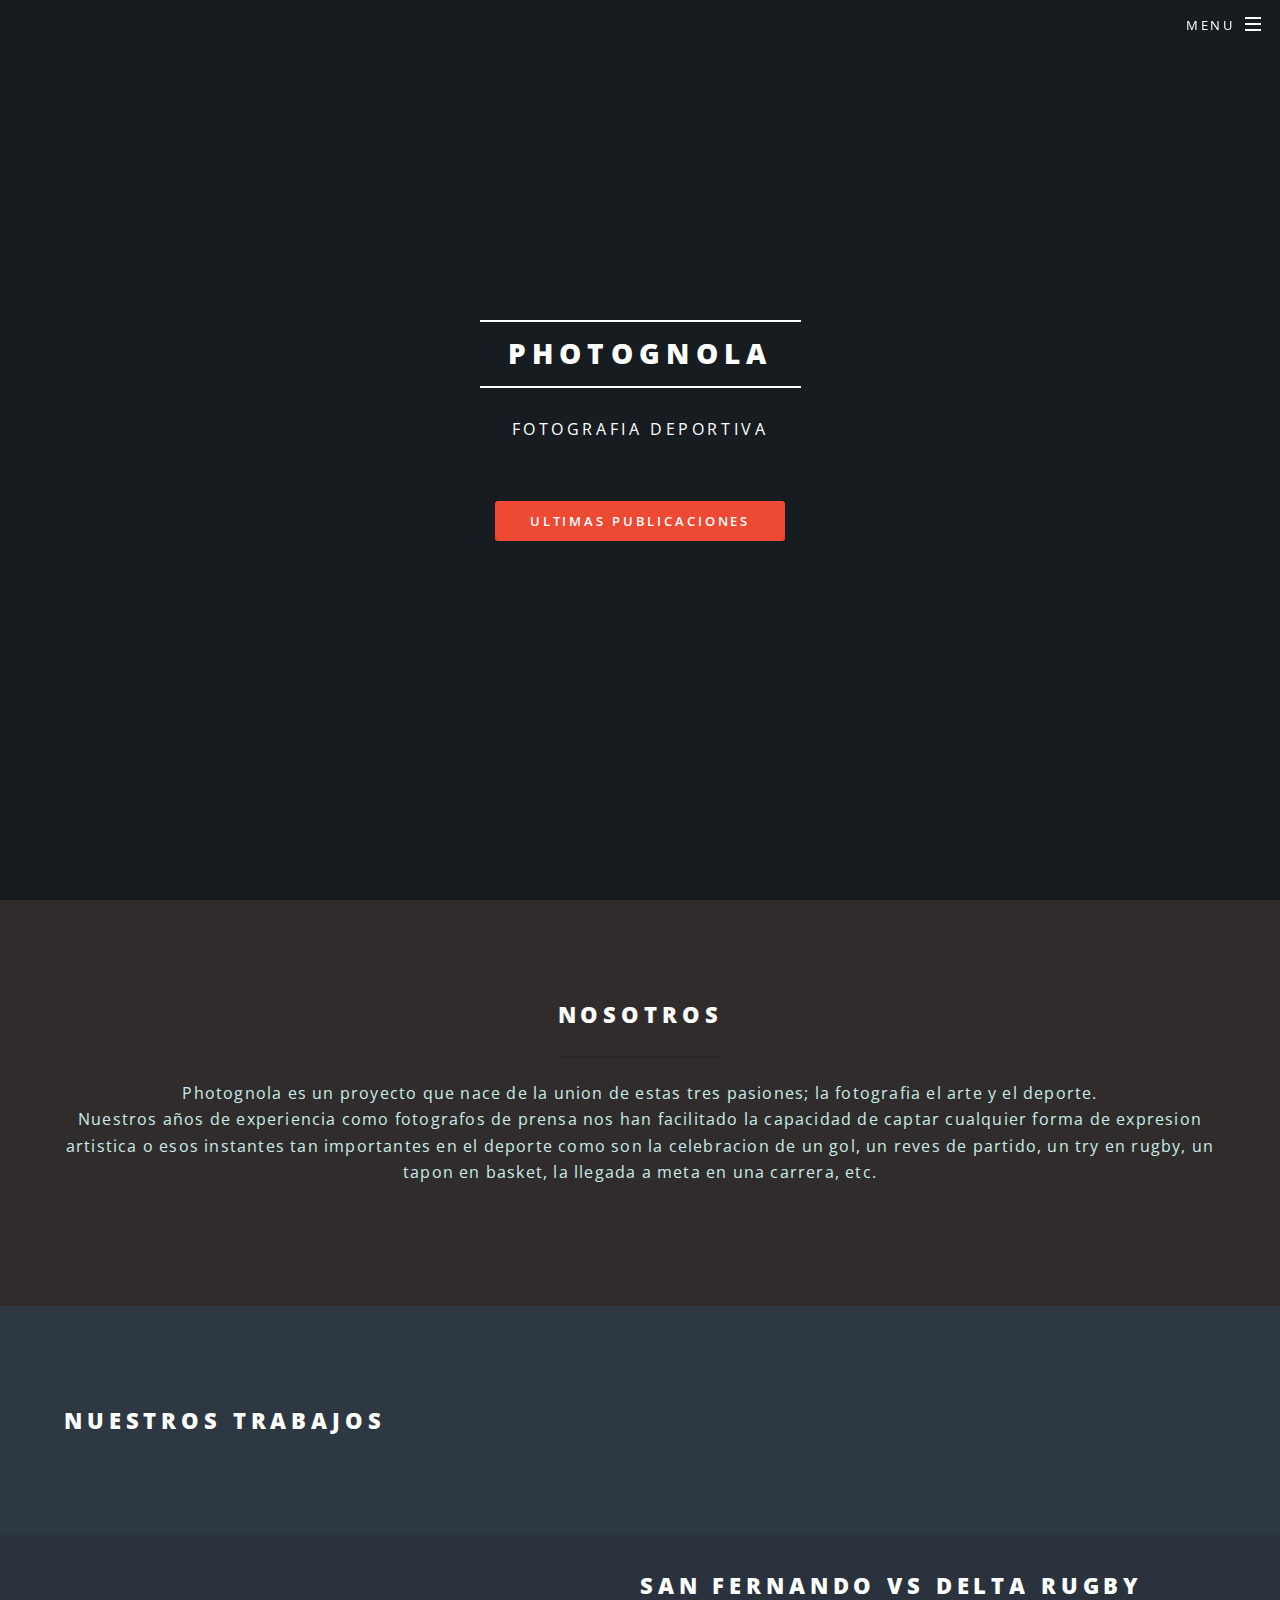
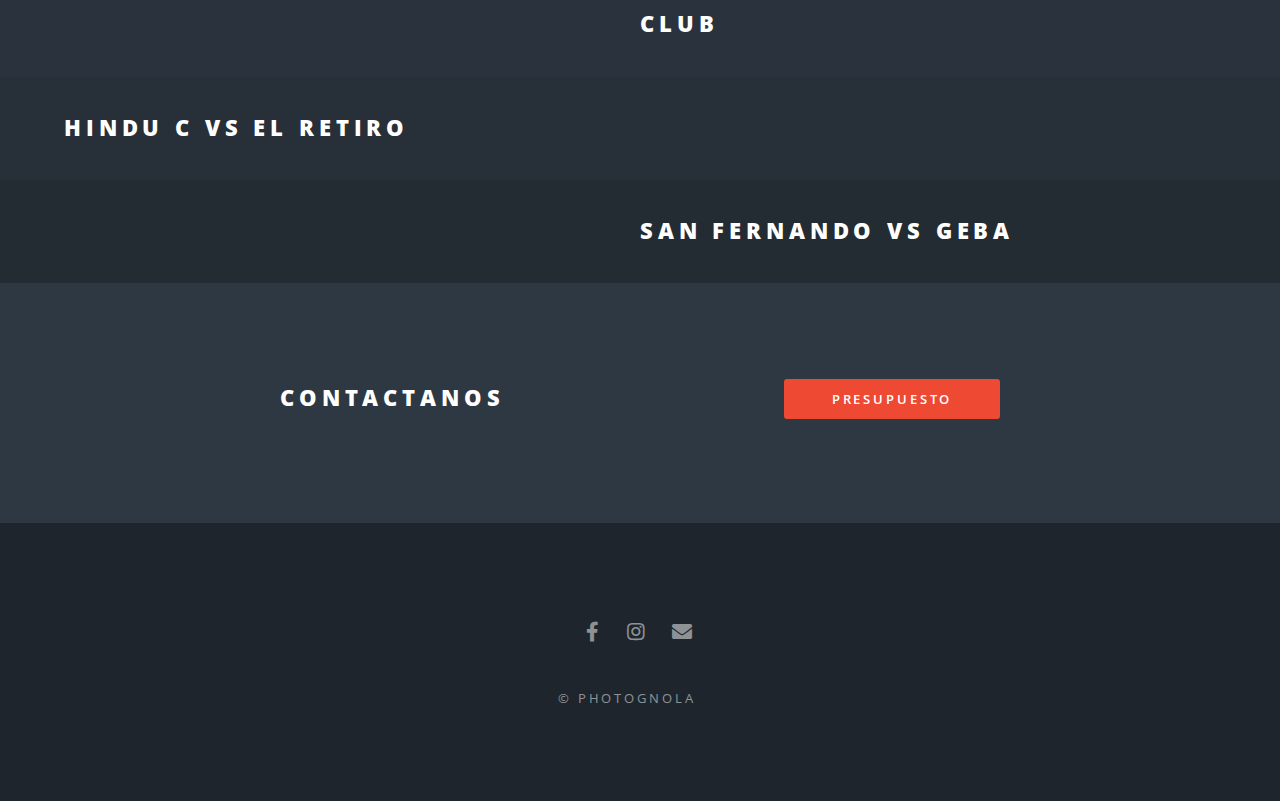
==== commit 43a3e20a: "Update index.html" ====
--- a/index.html
+++ b/index.html
@@ -116,8 +116,8 @@
 								
 							</header>
 							<ul class="actions stacked">
-								<li><a href="#" class="button fit primary">Activate</a></li>
-								<li><a href="#" class="button fit">Learn More</a></li>
+								<li><a href="#" class="button fit primary">Presupuesto</a></li>
+								
 							</ul>
 						</div>
 					</section>
@@ -125,10 +125,8 @@
 				<!-- Footer -->
 					<footer id="footer">
 						<ul class="icons">
-							<li><a href="#" class="icon brands fa-twitter"><span class="label">Twitter</span></a></li>
 							<li><a href="#" class="icon brands fa-facebook-f"><span class="label">Facebook</span></a></li>
 							<li><a href="#" class="icon brands fa-instagram"><span class="label">Instagram</span></a></li>
-							<li><a href="#" class="icon brands fa-dribbble"><span class="label">Dribbble</span></a></li>
 							<li><a href="#" class="icon solid fa-envelope"><span class="label">Email</span></a></li>
 						</ul>
 						<ul class="copyright">
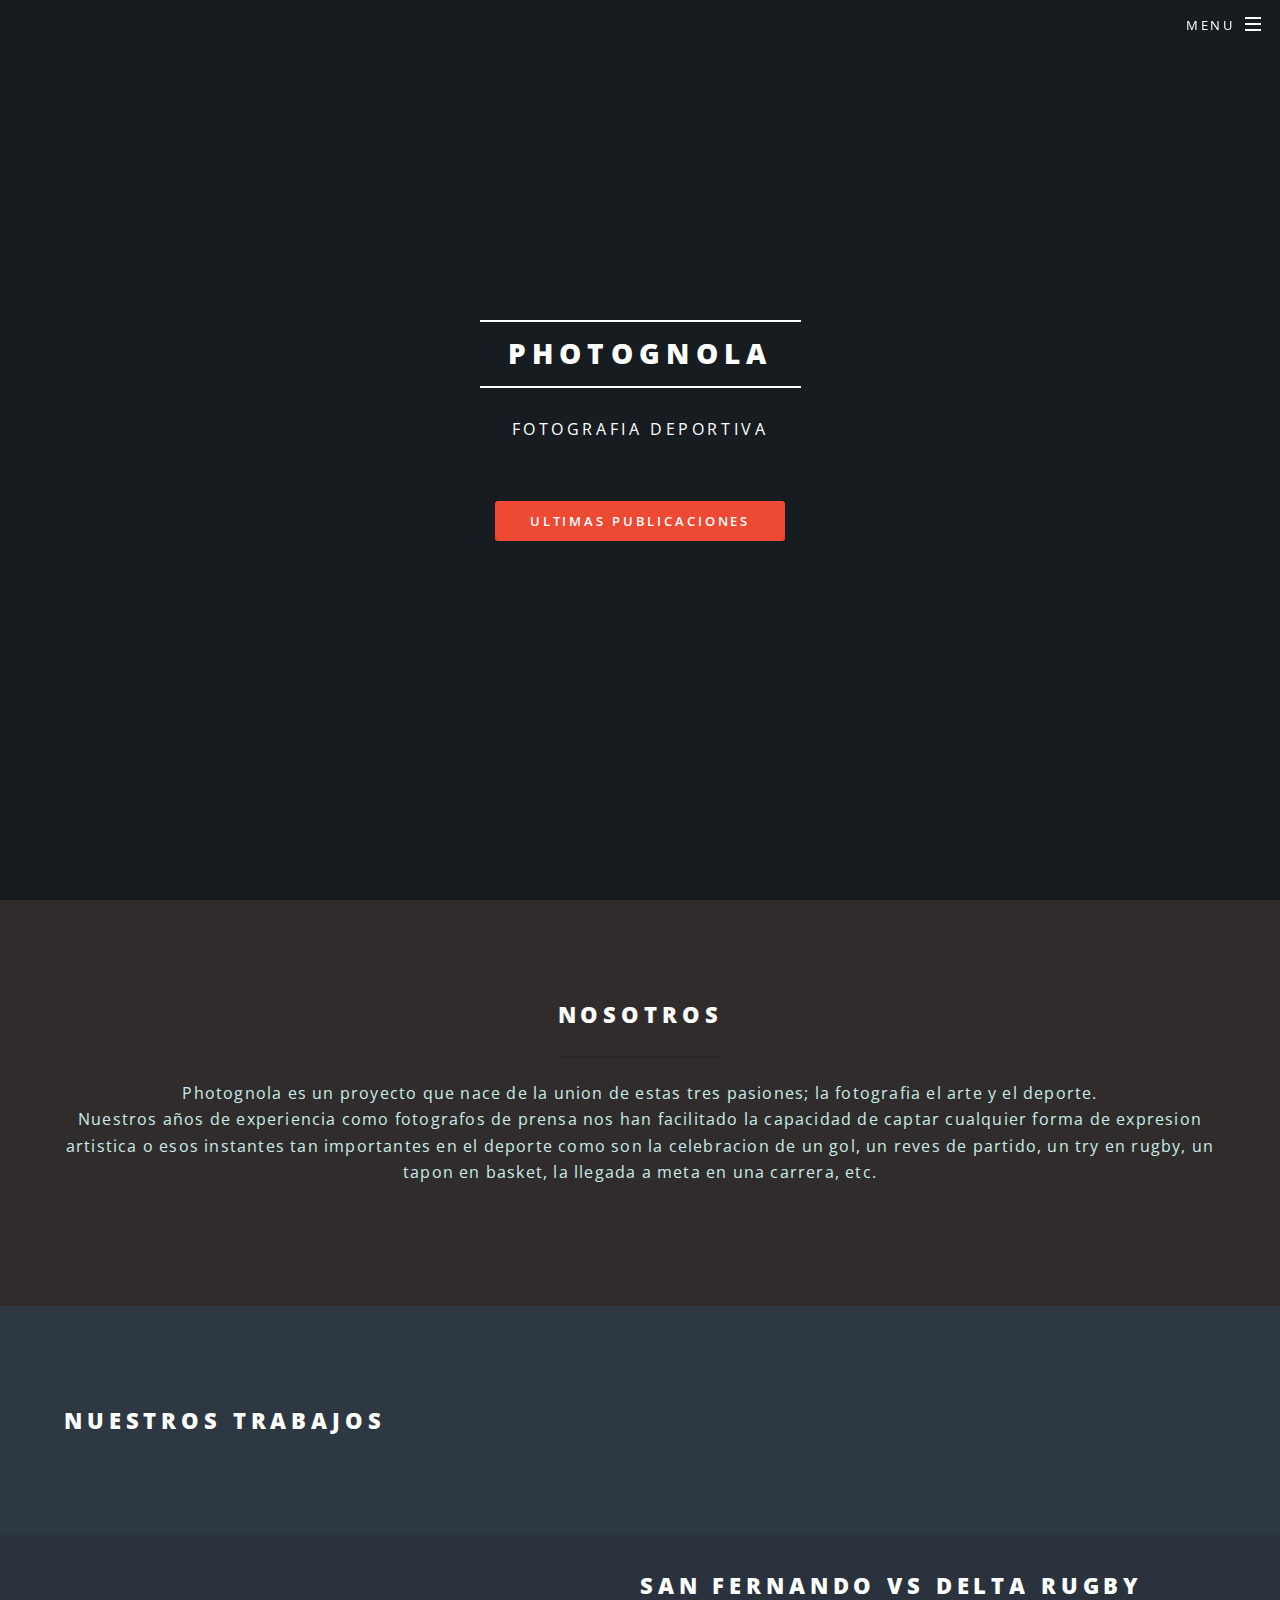
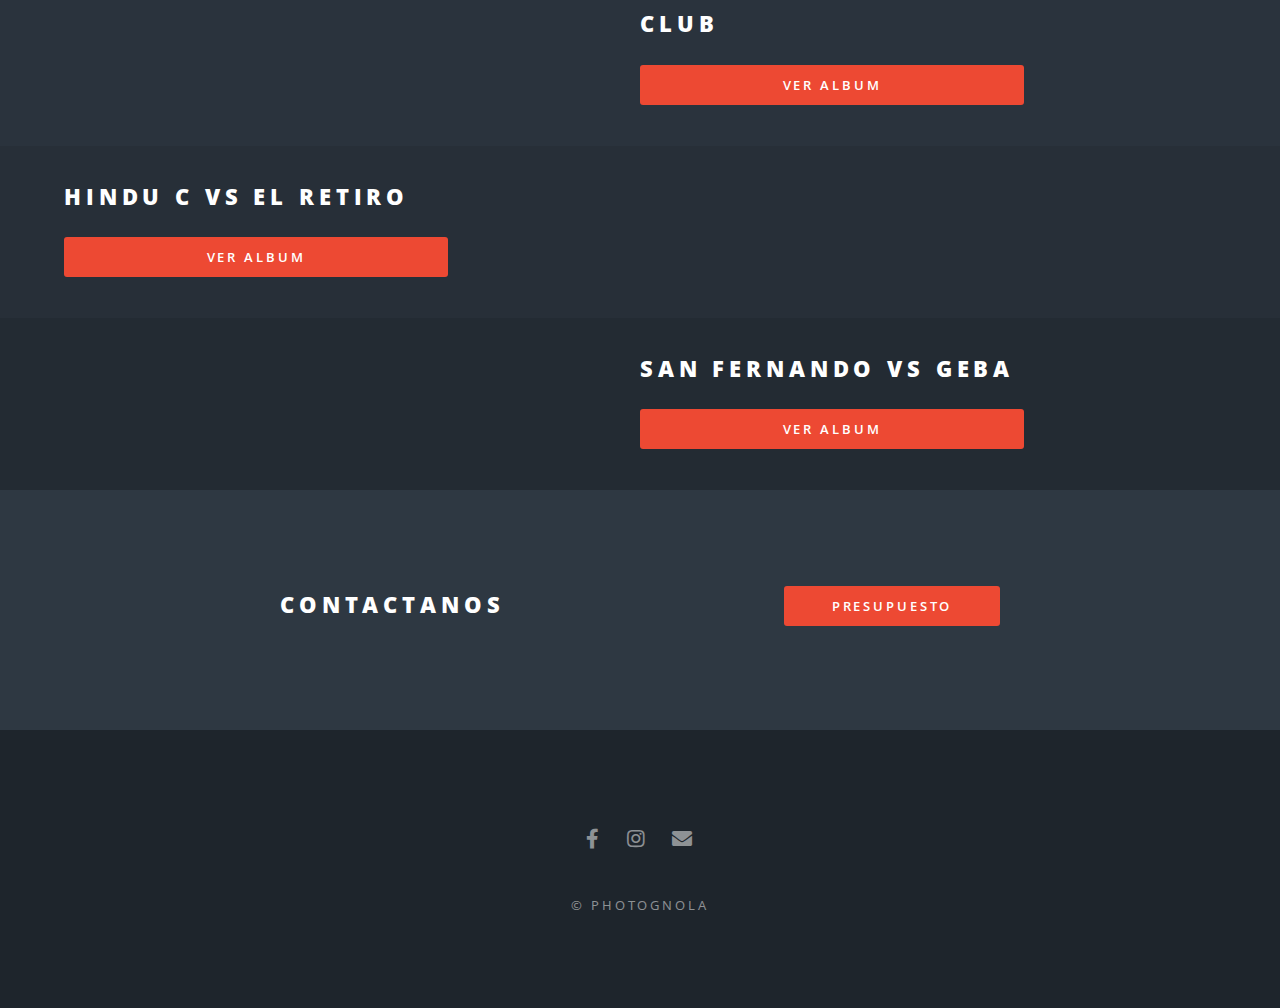
==== commit e953c9f7: "." ====
--- a/index.html
+++ b/index.html
@@ -1,16 +1,11 @@
 <!DOCTYPE HTML>
-<!--
-	Spectral by HTML5 UP
-	html5up.net | @ajlkn
-	Free for personal and commercial use under the CCA 3.0 license (html5up.net/license)
--->
 <html>
 	<head>
 		<title>Photognola</title>
 		<meta charset="utf-8" />
 		<meta name="viewport" content="width=device-width, initial-scale=1, user-scalable=no" />
-		<link rel="stylesheet" href="assets/css/main.css" />
-		<noscript><link rel="stylesheet" href="assets/css/noscript.css" /></noscript>
+		<link rel="stylesheet" href="./assets/css/main.css" />
+		<noscript><link rel="stylesheet" href="./assets/css/noscript.css" /></noscript>
 	</head>
 	<body class="landing is-preload">
 
@@ -27,11 +22,10 @@
 									<div id="menu">
 										<ul>
 											<li><a href="index.html">Inicio</a></li>
-											<li><a href="ultimaspublis.html">Ultimas publicaciones</a></li>
-											<li><a href="contacto.html">Contacto</a></li>
-											<li><a href="Sobremi.html">Sobre mi</a></li>
-											<li><a href="#">Sign Up</a></li>
-											<li><a href="#">Log In</a></li>
+											<li><a href="./ultimaspublis.html">Ultimas publicaciones</a></li>
+											<li><a href="./contacto.html">Contacto</a></li>
+											<li><a href="./Sobremi.html">Sobre mi</a></li>
+
 										</ul>
 									</div>
 								</li>
@@ -47,7 +41,7 @@
 							<br />
 							</a></p>
 							<ul class="actions special">
-								<li><a href="#" class="button primary">Ultimas publicaciones</a></li>
+								<li><a href="./ultimaspublis.html" class="button primary">Ultimas publicaciones</a></li>
 							</ul>
 						</div>
 						
@@ -58,12 +52,14 @@
 						<div class="inner">
 							<header class="major">
 								<h2>Nosotros<br/></h2>
+
 								<p>Photognola es un proyecto que nace de la union de estas tres pasiones; la fotografia el arte y el deporte.<br />
 								Nuestros años de experiencia como fotografos de prensa nos han 
 								facilitado la capacidad de captar cualquier forma de expresion 
 								artistica o esos instantes tan importantes en el deporte como 
 								son la celebracion de un gol, un reves de partido, un try en 
 								rugby, un tapon en basket, la llegada a meta en una carrera, etc.</p>
+
 							</header>
 						</div>
 					</section>
@@ -85,23 +81,32 @@
 							<div class="image"><img src="images/pic01.jpg" alt="" /></div><div class="content">
 								<h2>San fernando vs Delta rugby club<br />
 								</h2>
-								<p>
+								<ul class="actions stacked">
+									<li><a href="#" class="button fit primary">Ver album</a></li>
 									
-								</p>
+								</ul>
+									
+								
 							</div>
 						</section>
 						<section class="spotlight">
-							<div class="image"><img src="images/pic02.jpg" alt="" /></div><div class="content">
+							<div class="image"><img src="images/pic02.jpg" alt=""/></div><div class="content">
 								<h2>Hindu c vs El retiro <br />
 								</h2>
-								<p></p>
+								<ul class="actions stacked">
+									<li><a href="#" class="button fit primary">Ver album</a></li>
+									
+								</ul>
 							</div>
 						</section>
 						<section class="spotlight">
 							<div class="image"><img src="images/pic03.jpg" alt="" /></div><div class="content">
 								<h2>San fernando vs GEBA<br />
 								</h2>
-								<p></p>
+								<ul class="actions stacked">
+									<li><a href="#" class="button fit primary">Ver album</a></li>
+									
+								</ul>
 							</div>
 						</section>
 					</section>
@@ -130,7 +135,7 @@
 							<li><a href="#" class="icon solid fa-envelope"><span class="label">Email</span></a></li>
 						</ul>
 						<ul class="copyright">
-							<li>&copy; Photognola</li><li></a></li>
+							<li>&copy; Photognola</li>
 						</ul>
 					</footer>
 
